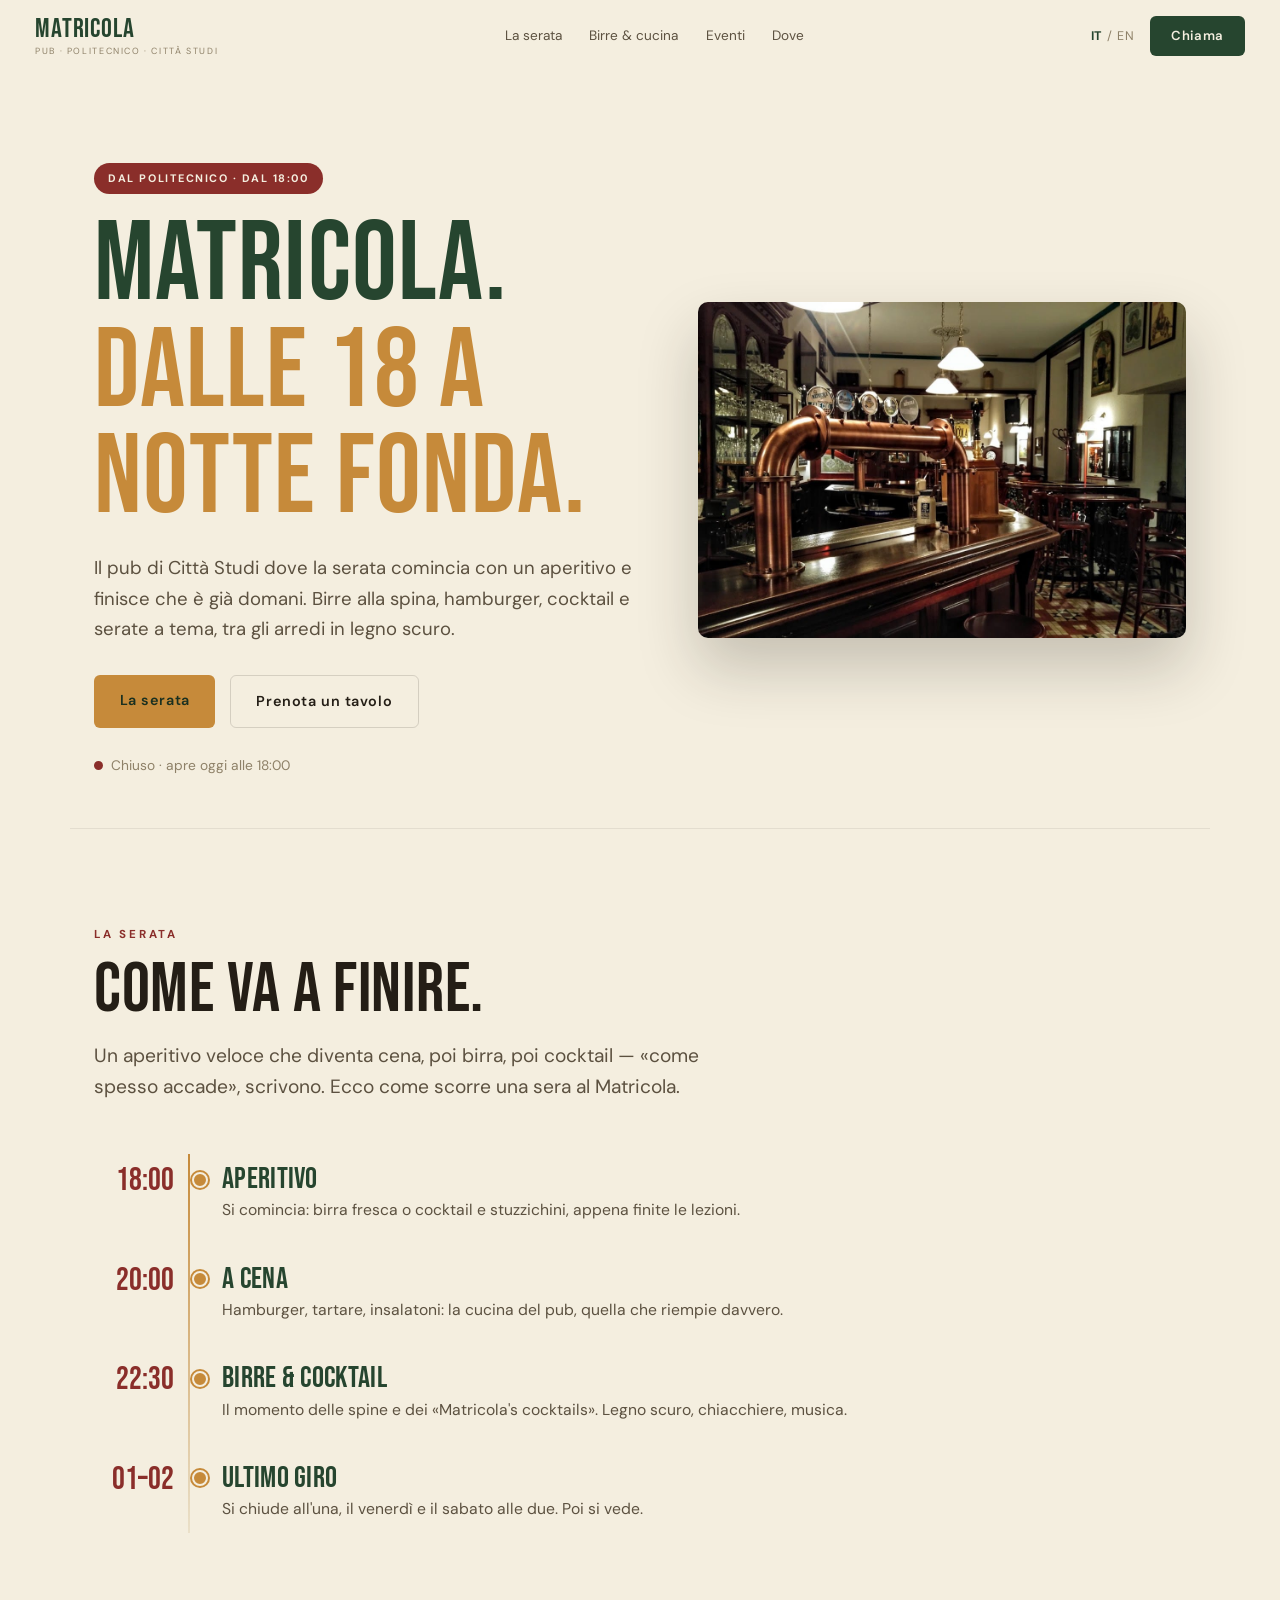
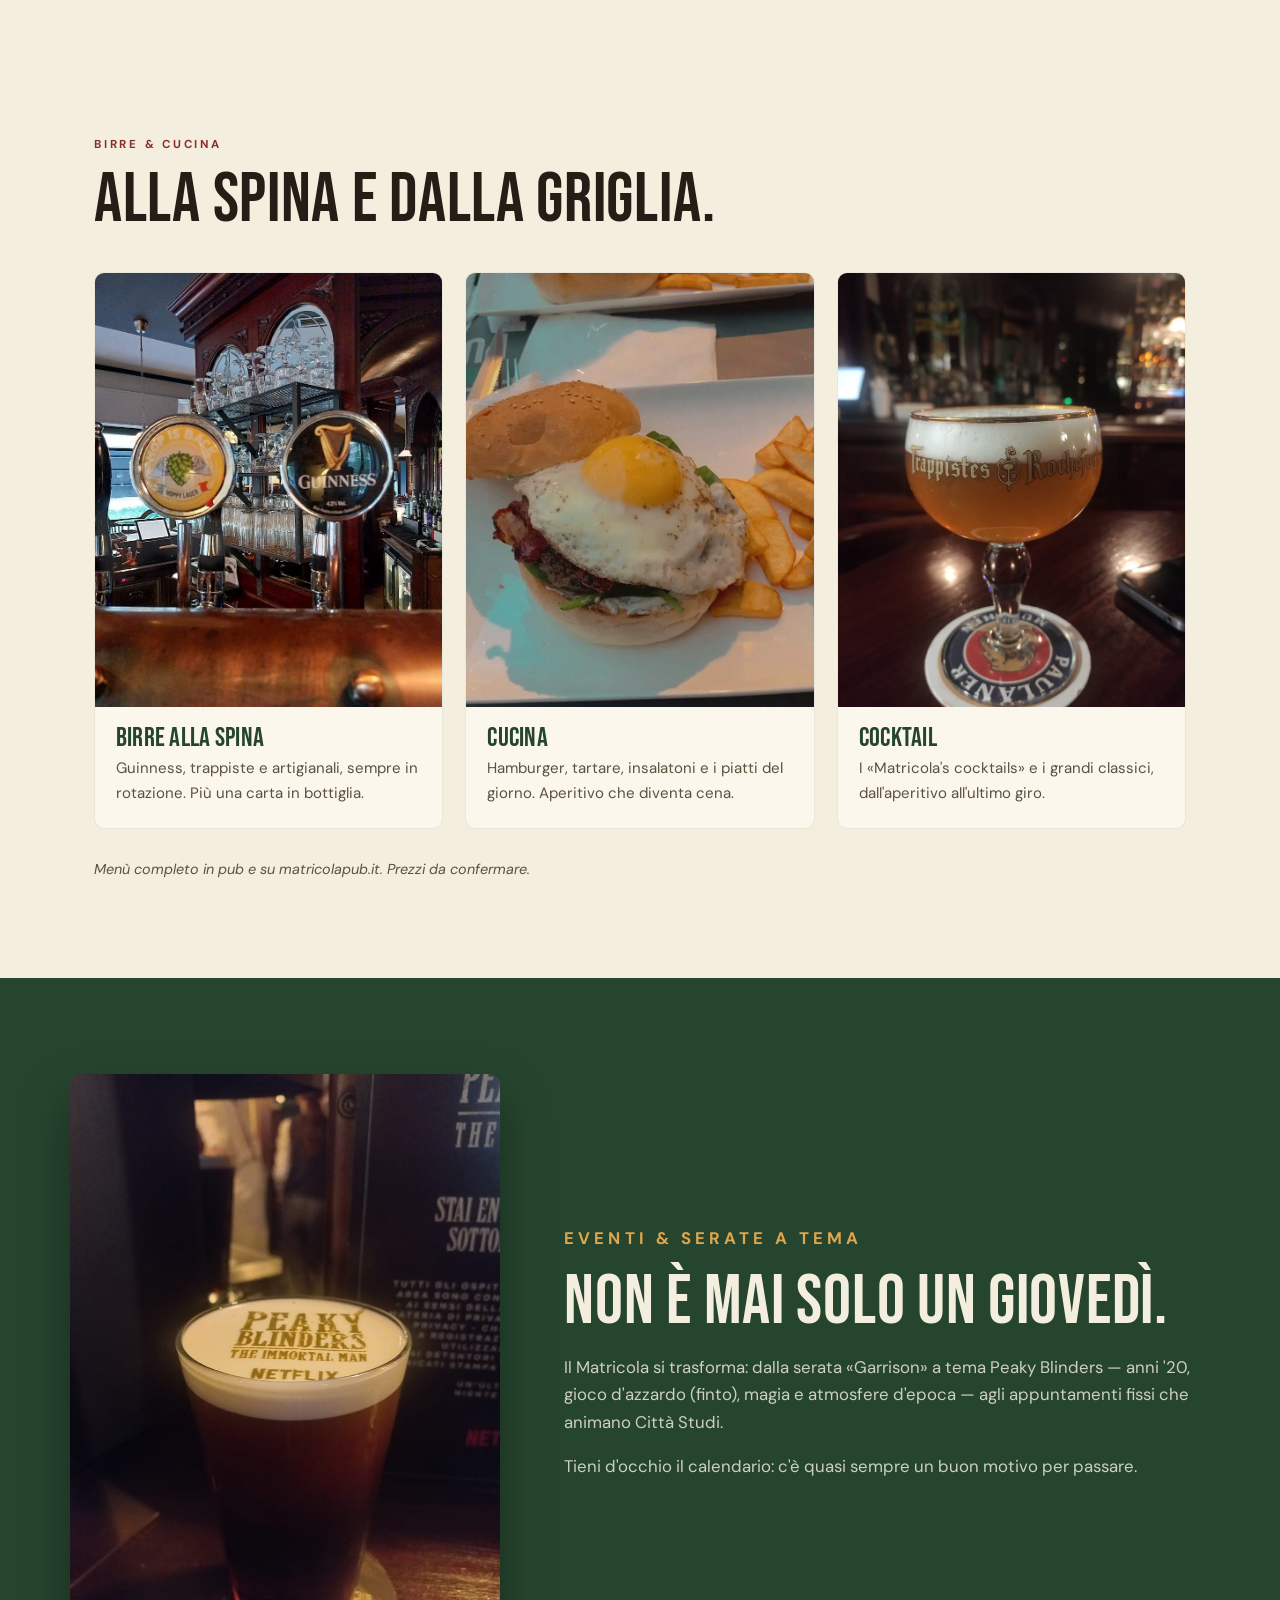
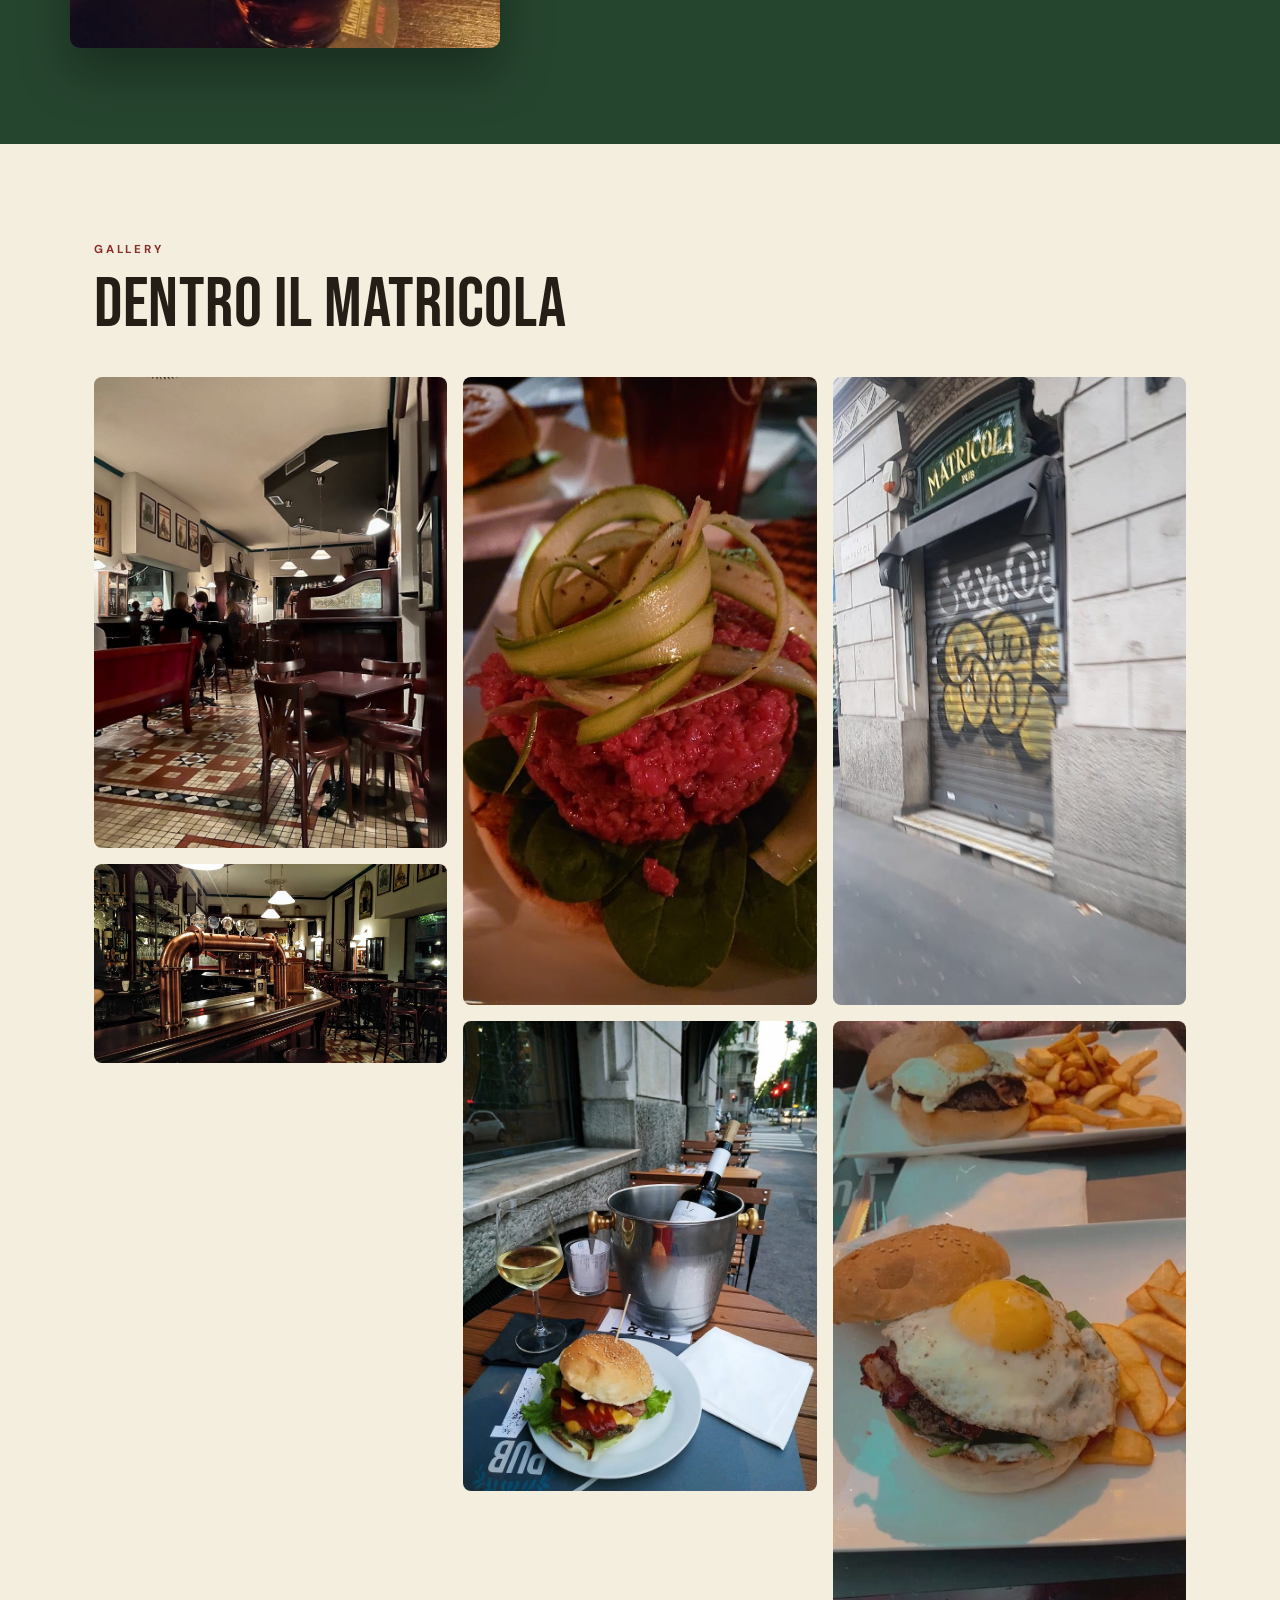
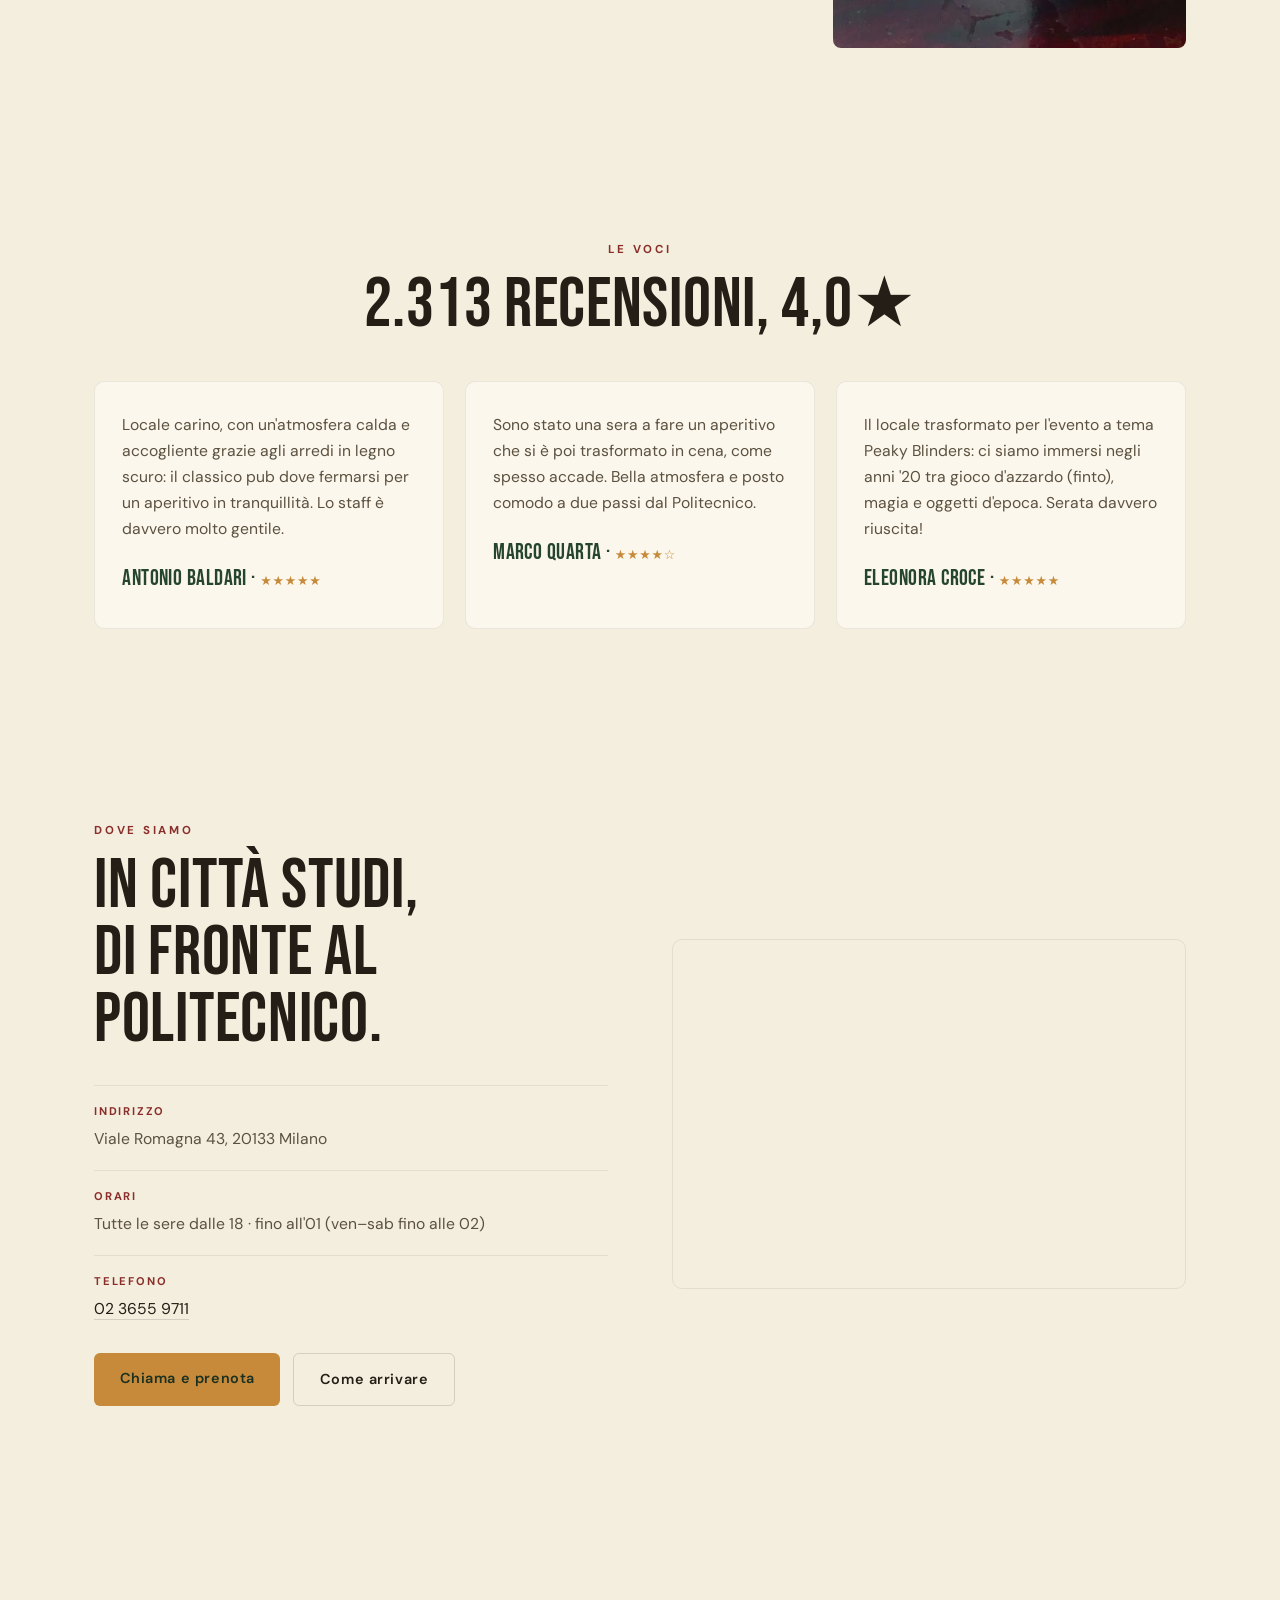
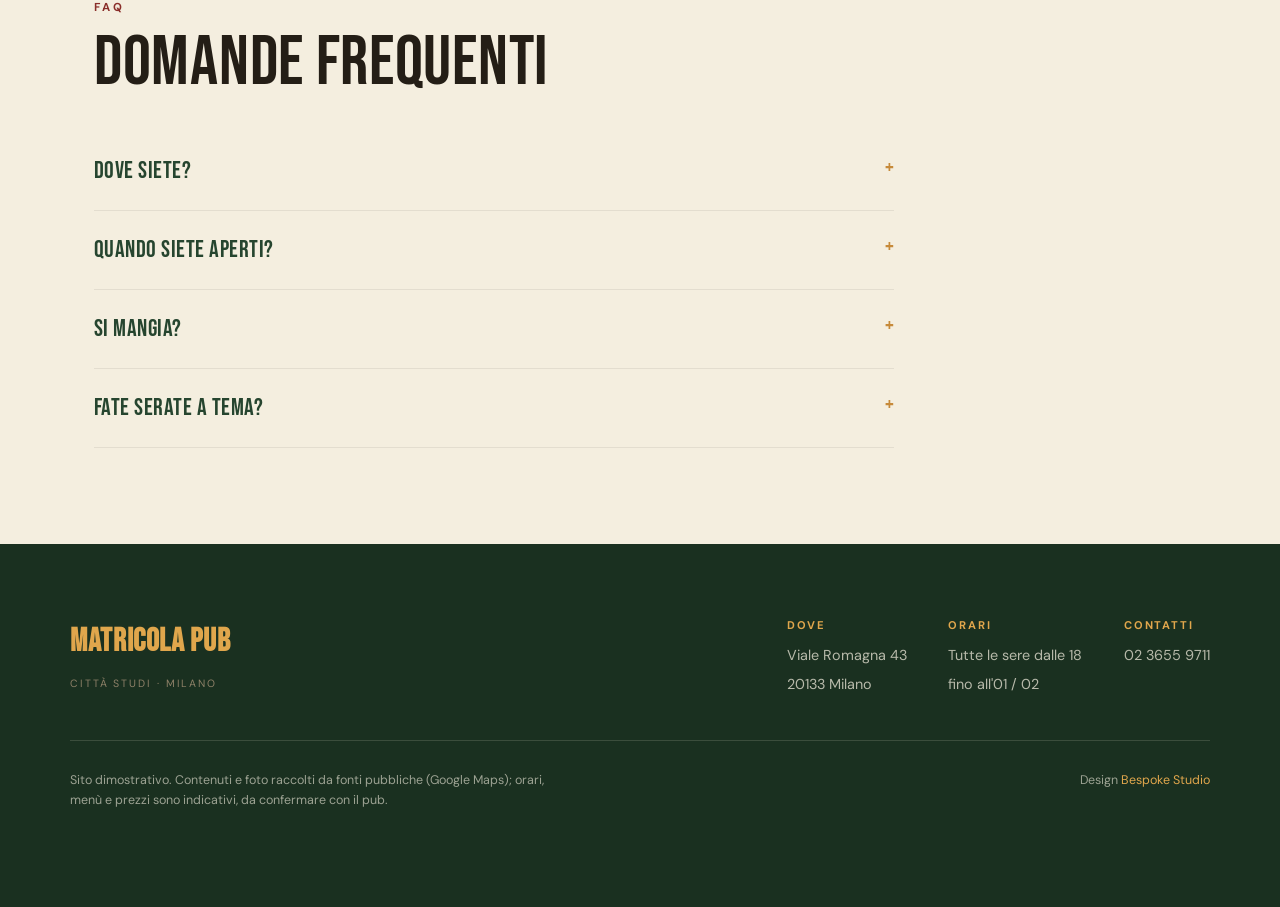
==== index.html @ b790b5a8 "Matricola Pub — sito demo, «la serata» Pub studentesco Città Studi (Viale Romagna 43, 4,0/2313, Poli" ====
<!DOCTYPE html>
<html lang="it">
<head>
<meta charset="UTF-8" />
<meta name="viewport" content="width=device-width, initial-scale=1.0" />
<title>Matricola Pub — il pub del Politecnico, dalle 18 a notte · Milano</title>
<meta name="description" content="Matricola Pub in Viale Romagna 43, Città Studi (Milano). Il pub del Politecnico: aperitivo, cena, birre alla spina, cocktail e serate a tema. Aperti tutte le sere dalle 18." />
<link rel="canonical" href="https://rotenzark.github.io/matricola-pub/" />
<meta name="theme-color" content="#F4EEDF" />
<meta property="og:type" content="business.business" />
<meta property="og:site_name" content="Matricola Pub" />
<meta property="og:title" content="Matricola Pub — dalle 18 a notte fonda · Città Studi" />
<meta property="og:description" content="Il pub del Politecnico: aperitivo, cena, birre alla spina, cocktail e serate a tema. Aperti tutte le sere." />
<meta property="og:image" content="https://rotenzark.github.io/matricola-pub/img/og-image.jpg" />
<meta property="og:url" content="https://rotenzark.github.io/matricola-pub/" />
<meta property="og:locale" content="it_IT" />
<meta name="twitter:card" content="summary_large_image" />
<meta name="twitter:title" content="Matricola Pub — Città Studi, Milano" />
<meta name="twitter:description" content="Aperitivo, cena, birre e serate a tema, dalle 18 a notte fonda." />
<meta name="twitter:image" content="https://rotenzark.github.io/matricola-pub/img/og-image.jpg" />
<link rel="icon" href="img/favicon.svg" type="image/svg+xml" />
<link rel="icon" href="img/favicon-32.png" sizes="32x32" type="image/png" />
<link rel="apple-touch-icon" href="img/apple-touch-icon.png" />
<link rel="preconnect" href="https://fonts.googleapis.com" />
<link rel="preconnect" href="https://fonts.gstatic.com" crossorigin />
<link href="https://fonts.googleapis.com/css2?family=Bebas+Neue&family=DM+Sans:opsz,wght@9..40,400;9..40,500;9..40,600;9..40,700&display=swap" rel="stylesheet" />
<link rel="stylesheet" href="css/styles.css?v=1" />
<script type="application/ld+json">
{
  "@context": "https://schema.org", "@type": "BarOrPub",
  "name": "Matricola Pub",
  "description": "Pub in Città Studi, Milano, di fronte al Politecnico: aperitivo, cena, birre alla spina, cocktail e serate a tema.",
  "url": "https://rotenzark.github.io/matricola-pub/",
  "telephone": "+390236559711", "priceRange": "€€", "servesCuisine": ["Pub food", "Burger"],
  "image": "https://rotenzark.github.io/matricola-pub/img/bar.jpg",
  "address": { "@type": "PostalAddress", "streetAddress": "Viale Romagna 43", "addressLocality": "Milano", "postalCode": "20133", "addressCountry": "IT" },
  "geo": { "@type": "GeoCoordinates", "latitude": 45.4756804, "longitude": 9.2233681 },
  "aggregateRating": { "@type": "AggregateRating", "ratingValue": "4.0", "reviewCount": "2313" },
  "openingHoursSpecification": [
    { "@type": "OpeningHoursSpecification", "dayOfWeek": ["Monday","Tuesday","Wednesday","Thursday","Sunday"], "opens": "18:00", "closes": "01:00" },
    { "@type": "OpeningHoursSpecification", "dayOfWeek": ["Friday","Saturday"], "opens": "18:00", "closes": "02:00" }
  ]
}
</script>
<script type="application/ld+json">
{
  "@context": "https://schema.org", "@type": "FAQPage",
  "mainEntity": [
    { "@type": "Question", "name": "Dove siete?", "acceptedAnswer": { "@type": "Answer", "text": "In Viale Romagna 43, in Città Studi a Milano, vicino al Politecnico." } },
    { "@type": "Question", "name": "Quando siete aperti?", "acceptedAnswer": { "@type": "Answer", "text": "Tutte le sere dalle 18: fino all'01, il venerdì e il sabato fino alle 02." } },
    { "@type": "Question", "name": "Si mangia?", "acceptedAnswer": { "@type": "Answer", "text": "Sì: aperitivo, hamburger, tartare, insalatone e i nostri cocktail, oltre alle birre alla spina." } },
    { "@type": "Question", "name": "Fate serate a tema?", "acceptedAnswer": { "@type": "Answer", "text": "Sì, organizziamo serate ed eventi a tema. Seguici per il calendario." } }
  ]
}
</script>
</head>
<body>

<div id="intro" aria-hidden="true">
  <p class="intro-txt" data-i18n="intro.txt">Matricola</p>
  <button id="intro-skip" data-i18n="intro.skip">Entra →</button>
</div>

<header id="site-header">
  <a href="#top" class="brand" aria-label="Matricola Pub — home">
    <span class="brand-txt"><b>Matricola</b><i data-i18n="brand.sub">Pub · Politecnico · Città Studi</i></span>
  </a>
  <nav class="nav" aria-label="Navigazione">
    <a href="#serata" data-i18n="nav.serata">La serata</a>
    <a href="#cucina" data-i18n="nav.cucina">Birre & cucina</a>
    <a href="#eventi" data-i18n="nav.eventi">Eventi</a>
    <a href="#dove" data-i18n="nav.dove">Dove</a>
  </nav>
  <div class="head-actions">
    <div class="lang" role="group" aria-label="Lingua"><button data-lang="it" class="active">IT</button><span>/</span><button data-lang="en">EN</button></div>
    <a class="btn-book" href="tel:+390236559711"><span data-i18n="cta.call">Chiama</span></a>
    <button id="burger" aria-label="Menu" aria-expanded="false"><span></span><span></span><span></span></button>
  </div>
</header>

<!-- HERO -->
<section id="top">
  <div class="hero-grid">
    <div class="hero-copy reveal">
      <span class="badge" data-i18n="hero.badge">Dal Politecnico · dal 18:00</span>
      <h1><span data-i18n="hero.h1a">Matricola.</span><br><span class="amber" data-i18n="hero.h1b">Dalle 18 a notte fonda.</span></h1>
      <p class="hero-sub" data-i18n="hero.sub">Il pub di Città Studi dove la serata comincia con un aperitivo e finisce che è già domani. Birre alla spina, hamburger, cocktail e serate a tema, tra gli arredi in legno scuro.</p>
      <div class="hero-cta">
        <a class="btn btn-solid" href="#serata" data-i18n="hero.cta1">La serata</a>
        <a class="btn btn-line" href="tel:+390236559711" data-i18n="hero.cta2">Prenota un tavolo</a>
      </div>
      <p class="hero-live"><span id="live-dot"></span><span id="live-text" data-i18n="hero.live">Controllo orari…</span></p>
    </div>
    <figure class="hero-photo reveal"><img src="img/bar.jpg" alt="Il bancone e le spine di Matricola Pub" width="1400" height="788" fetchpriority="high" /></figure>
  </div>
</section>

<!-- LA SERATA · timeline -->
<section id="serata" class="section">
  <div class="serata-head reveal">
    <p class="kicker" data-i18n="serata.kicker">La serata</p>
    <h2 data-i18n="serata.h2">Come va a finire.</h2>
    <p class="lead" data-i18n="serata.lead">Un aperitivo veloce che diventa cena, poi birra, poi cocktail — «come spesso accade», scrivono. Ecco come scorre una sera al Matricola.</p>
  </div>
  <ol class="timeline">
    <li class="reveal"><span class="t-time">18:00</span><div><h3 data-i18n="s.1t">Aperitivo</h3><p data-i18n="s.1p">Si comincia: birra fresca o cocktail e stuzzichini, appena finite le lezioni.</p></div></li>
    <li class="reveal"><span class="t-time">20:00</span><div><h3 data-i18n="s.2t">A cena</h3><p data-i18n="s.2p">Hamburger, tartare, insalatoni: la cucina del pub, quella che riempie davvero.</p></div></li>
    <li class="reveal"><span class="t-time">22:30</span><div><h3 data-i18n="s.3t">Birre & cocktail</h3><p data-i18n="s.3p">Il momento delle spine e dei «Matricola's cocktails». Legno scuro, chiacchiere, musica.</p></div></li>
    <li class="reveal"><span class="t-time">01–02</span><div><h3 data-i18n="s.4t">Ultimo giro</h3><p data-i18n="s.4p">Si chiude all'una, il venerdì e il sabato alle due. Poi si vede.</p></div></li>
  </ol>
</section>

<!-- BIRRE & CUCINA -->
<section id="cucina" class="section">
  <div class="cucina-head reveal">
    <p class="kicker" data-i18n="cucina.kicker">Birre & cucina</p>
    <h2 data-i18n="cucina.h2">Alla spina e dalla griglia.</h2>
  </div>
  <div class="cucina-grid">
    <article class="cc reveal"><figure><img src="img/taps.jpg" alt="Le spine della birra" width="788" height="1050" loading="lazy" /></figure><h3 data-i18n="cc.1t">Birre alla spina</h3><p data-i18n="cc.1p">Guinness, trappiste e artigianali, sempre in rotazione. Più una carta in bottiglia.</p></article>
    <article class="cc reveal"><figure><img src="img/burger.jpg" alt="Hamburger con patatine" width="591" height="1050" loading="lazy" /></figure><h3 data-i18n="cc.2t">Cucina</h3><p data-i18n="cc.2p">Hamburger, tartare, insalatoni e i piatti del giorno. Aperitivo che diventa cena.</p></article>
    <article class="cc reveal"><figure><img src="img/beer.jpg" alt="Un cocktail" width="788" height="1050" loading="lazy" /></figure><h3 data-i18n="cc.3t">Cocktail</h3><p data-i18n="cc.3p">I «Matricola's cocktails» e i grandi classici, dall'aperitivo all'ultimo giro.</p></article>
  </div>
  <p class="cucina-note" data-i18n="cucina.note">Menù completo in pub e su matricolapub.it. Prezzi da confermare.</p>
</section>

<!-- EVENTI -->
<section id="eventi" class="section">
  <div class="eventi-grid">
    <figure class="eventi-photo reveal"><img src="img/peaky.jpg" alt="Serata a tema Peaky Blinders al Matricola" width="788" height="1050" loading="lazy" /></figure>
    <div class="eventi-copy reveal">
      <p class="kicker" data-i18n="eventi.kicker">Eventi & serate a tema</p>
      <h2 data-i18n="eventi.h2">Non è mai solo un giovedì.</h2>
      <p data-i18n="eventi.p1">Il Matricola si trasforma: dalla serata «Garrison» a tema Peaky Blinders — anni '20, gioco d'azzardo (finto), magia e atmosfere d'epoca — agli appuntamenti fissi che animano Città Studi.</p>
      <p data-i18n="eventi.p2">Tieni d'occhio il calendario: c'è quasi sempre un buon motivo per passare.</p>
    </div>
  </div>
</section>

<!-- GALLERY -->
<section id="gallery" class="section">
  <div class="gallery-head reveal"><p class="kicker" data-i18n="gallery.kicker">Gallery</p><h2 data-i18n="gallery.h2">Dentro il Matricola</h2></div>
  <div class="masonry">
    <figure class="g-item" data-full="img/interior.jpg"><img src="img/interior.jpg" alt="La sala con gli arredi in legno scuro" width="788" height="1050" loading="lazy" /></figure>
    <figure class="g-item" data-full="img/bar.jpg"><img src="img/bar.jpg" alt="Il bancone" width="1400" height="788" loading="lazy" /></figure>
    <figure class="g-item" data-full="img/tartare.jpg"><img src="img/tartare.jpg" alt="Tartare" width="591" height="1050" loading="lazy" /></figure>
    <figure class="g-item" data-full="img/dehors.jpg"><img src="img/dehors.jpg" alt="I tavoli all'aperto" width="788" height="1050" loading="lazy" /></figure>
    <figure class="g-item" data-full="img/facade.jpg"><img src="img/facade.jpg" alt="L'insegna Matricola" width="591" height="1050" loading="lazy" /></figure>
    <figure class="g-item" data-full="img/burger.jpg"><img src="img/burger.jpg" alt="Hamburger" width="591" height="1050" loading="lazy" /></figure>
  </div>
</section>

<!-- RECENSIONI -->
<section id="recensioni" class="section">
  <div class="rev-head reveal"><p class="kicker" data-i18n="rev.kicker">Le voci</p><h2 data-i18n="rev.h2">2.313 recensioni, 4,0★</h2></div>
  <div class="rev-grid">
    <blockquote class="rev reveal"><p>Locale carino, con un'atmosfera calda e accogliente grazie agli arredi in legno scuro: il classico pub dove fermarsi per un aperitivo in tranquillità. Lo staff è davvero molto gentile.</p><cite>Antonio Baldari · <span>★★★★★</span></cite></blockquote>
    <blockquote class="rev reveal"><p>Sono stato una sera a fare un aperitivo che si è poi trasformato in cena, come spesso accade. Bella atmosfera e posto comodo a due passi dal Politecnico.</p><cite>Marco Quarta · <span>★★★★☆</span></cite></blockquote>
    <blockquote class="rev reveal"><p>Il locale trasformato per l'evento a tema Peaky Blinders: ci siamo immersi negli anni '20 tra gioco d'azzardo (finto), magia e oggetti d'epoca. Serata davvero riuscita!</p><cite>Eleonora Croce · <span>★★★★★</span></cite></blockquote>
  </div>
</section>

<!-- DOVE -->
<section id="dove" class="section">
  <div class="dove-grid">
    <div class="dove-info reveal">
      <p class="kicker" data-i18n="dove.kicker">Dove siamo</p>
      <h2 data-i18n="dove.h2">In Città Studi,<br>di fronte al Politecnico.</h2>
      <ul class="dove-list">
        <li><b data-i18n="dove.addr">Indirizzo</b> Viale Romagna 43, 20133 Milano</li>
        <li><b data-i18n="dove.hours">Orari</b> <span data-i18n="dove.hoursv">Tutte le sere dalle 18 · fino all'01 (ven–sab fino alle 02)</span></li>
        <li><b data-i18n="dove.phone">Telefono</b> <a href="tel:+390236559711">02 3655 9711</a></li>
      </ul>
      <div class="dove-cta">
        <a class="btn btn-solid" href="tel:+390236559711" data-i18n="dove.call">Chiama e prenota</a>
        <a class="btn btn-line" href="https://www.google.com/maps/dir/?api=1&destination=Matricola+Pub+Viale+Romagna+43+Milano" target="_blank" rel="noopener" data-i18n="dove.route">Come arrivare</a>
      </div>
    </div>
    <div class="dove-map reveal"><iframe title="Mappa Matricola Pub" src="https://www.google.com/maps?q=Matricola+Pub+Viale+Romagna+43+Milano&output=embed" loading="lazy" referrerpolicy="no-referrer-when-downgrade"></iframe></div>
  </div>
</section>

<!-- FAQ -->
<section id="faq" class="section">
  <div class="faq-head reveal"><p class="kicker">FAQ</p><h2 data-i18n="faq.h2">Domande frequenti</h2></div>
  <div class="faq-list reveal">
    <details><summary data-i18n="faq.q1">Dove siete?</summary><p data-i18n="faq.a1">In Viale Romagna 43, in Città Studi, vicino al Politecnico.</p></details>
    <details><summary data-i18n="faq.q2">Quando siete aperti?</summary><p data-i18n="faq.a2">Tutte le sere dalle 18: fino all'01, il venerdì e il sabato fino alle 02.</p></details>
    <details><summary data-i18n="faq.q3">Si mangia?</summary><p data-i18n="faq.a3">Sì: aperitivo, hamburger, tartare, insalatoni e i nostri cocktail, oltre alle birre alla spina.</p></details>
    <details><summary data-i18n="faq.q4">Fate serate a tema?</summary><p data-i18n="faq.a4">Sì, organizziamo serate ed eventi a tema. Chiama per il calendario.</p></details>
  </div>
</section>

<footer id="site-footer">
  <div class="foot-main">
    <div class="foot-brand"><b>Matricola Pub</b><i data-i18n="foot.sub">Città Studi · Milano</i></div>
    <div class="foot-cols">
      <div><b data-i18n="foot.where">Dove</b><span>Viale Romagna 43</span><span>20133 Milano</span></div>
      <div><b data-i18n="foot.hours">Orari</b><span data-i18n="foot.hoursv">Tutte le sere dalle 18</span><span>fino all'01 / 02</span></div>
      <div><b data-i18n="foot.contact">Contatti</b><a href="tel:+390236559711">02 3655 9711</a></div>
    </div>
  </div>
  <div class="foot-bottom">
    <p data-i18n="foot.disclaimer">Sito dimostrativo. Contenuti e foto raccolti da fonti pubbliche (Google Maps); orari, menù e prezzi sono indicativi, da confermare con il pub.</p>
    <p class="foot-credit">Design <a href="https://bespokestud.io" target="_blank" rel="noopener">Bespoke Studio</a></p>
  </div>
</footer>

<nav class="action-bar" aria-label="Azioni rapide">
  <a href="tel:+390236559711"><span data-i18n="ab.call">Chiama</span></a>
  <a href="https://www.google.com/maps/dir/?api=1&destination=Matricola+Pub+Viale+Romagna+43+Milano" target="_blank" rel="noopener"><span data-i18n="ab.route">Indicazioni</span></a>
</nav>

<div id="lightbox" aria-hidden="true"><button id="lb-close" aria-label="Chiudi">✕</button><img id="lb-img" src="" alt="" /></div>
<script src="js/main.js?v=1"></script>
</body>
</html>
---- css/styles.css ----
/* ===== MATRICOLA PUB · la serata ===== */
:root{
  --cream:#F4EEDF; --paper:#FBF7EC; --paper-2:#EAE0C9;
  --ink:#241E16; --ink-soft:#5C5140; --ink-faint:#8E8168;
  --green:#26452F; --green-deep:#1A3020; --brass:#C68A3A; --brass-2:#E0A64C; --oxblood:#8A2E2A;
  --line:rgba(36,30,22,.15); --line-2:rgba(36,30,22,.08);
  --disp:'Bebas Neue',Impact,sans-serif; --sans:'DM Sans',system-ui,sans-serif;
  --maxw:1140px;
}
*{box-sizing:border-box;margin:0;padding:0}
html{scroll-behavior:smooth;overflow-x:clip}
body{font-family:var(--sans);background:var(--cream);color:var(--ink);line-height:1.65;-webkit-font-smoothing:antialiased;overflow-x:hidden}
img{max-width:100%;height:auto;display:block}
a{color:inherit;text-decoration:none}
h1,h2,h3{font-family:var(--disp);font-weight:400;line-height:.95;letter-spacing:.01em}
.section{max-width:var(--maxw);margin:0 auto;padding:clamp(3.4rem,8vw,6rem) 1.5rem;position:relative;overflow-x:clip}
.kicker{font-family:var(--sans);letter-spacing:.24em;text-transform:uppercase;font-size:.72rem;color:var(--oxblood);font-weight:700;margin-bottom:.8rem}
h2{font-size:clamp(2.4rem,6vw,4.4rem)}
.lead{color:var(--ink-soft);font-size:clamp(1.02rem,2vw,1.2rem);max-width:48ch;margin-top:1rem}
.reveal{opacity:0;transform:translateY(22px);transition:opacity .8s ease,transform .8s ease}
.reveal.in{opacity:1;transform:none}

/* INTRO */
#intro{position:fixed;inset:0;z-index:2000;background:var(--green-deep);display:flex;flex-direction:column;align-items:center;justify-content:center;gap:1.1rem;transition:opacity .7s ease,visibility .7s}
#intro.done{opacity:0;visibility:hidden}
.intro-txt{font-family:var(--disp);font-size:clamp(3rem,12vw,6rem);color:var(--brass-2);letter-spacing:.02em;opacity:0;animation:fadeUp .9s ease .2s forwards}
#intro-skip{background:none;border:1px solid rgba(244,238,223,.3);color:var(--cream);font-family:var(--sans);padding:.5rem 1.3rem;border-radius:40px;cursor:pointer;letter-spacing:.06em;opacity:0;animation:fadeUp .6s ease .8s forwards}
#intro-skip:hover{border-color:var(--brass-2);color:var(--brass-2)}
@keyframes fadeUp{from{opacity:0;transform:translateY(10px)}to{opacity:1;transform:none}}

/* HEADER */
#site-header{position:fixed;top:0;left:0;right:0;z-index:1000;display:flex;align-items:center;justify-content:space-between;padding:1rem clamp(1rem,3vw,2.2rem);transition:background .35s,padding .35s,box-shadow .35s}
#site-header.scrolled{background:rgba(244,238,223,.93);backdrop-filter:blur(10px);padding:.6rem clamp(1rem,3vw,2.2rem);box-shadow:0 1px 0 var(--line-2)}
.brand-txt{display:flex;flex-direction:column;line-height:1}
.brand-txt b{font-family:var(--disp);font-weight:400;font-size:1.7rem;letter-spacing:.03em;color:var(--green)}
.brand-txt i{font-style:normal;font-size:.56rem;letter-spacing:.18em;text-transform:uppercase;color:var(--ink-faint);margin-top:.25rem;font-family:var(--sans)}
.nav{display:flex;gap:1.7rem}
.nav a{font-size:.85rem;color:var(--ink-soft);position:relative;padding:.2rem 0}
.nav a::after{content:"";position:absolute;left:0;bottom:-2px;width:0;height:2px;background:var(--brass);transition:width .3s}
.nav a:hover{color:var(--ink)}.nav a:hover::after{width:100%}
.head-actions{display:flex;align-items:center;gap:1rem}
.lang{display:flex;align-items:center;gap:.3rem;font-size:.78rem;color:var(--ink-faint)}
.lang button{background:none;border:none;color:var(--ink-faint);cursor:pointer;font-family:var(--sans);font-size:.78rem;letter-spacing:.06em}
.lang button.active{color:var(--green);font-weight:700}
.btn-book{background:var(--green);color:var(--cream);padding:.55rem 1.3rem;border-radius:6px;font-size:.82rem;letter-spacing:.05em;font-weight:600;transition:.25s}
.btn-book:hover{background:var(--green-deep)}
#burger{display:none;flex-direction:column;gap:5px;background:none;border:none;cursor:pointer;padding:6px}
#burger span{width:24px;height:2px;background:var(--ink);transition:.3s}

/* HERO */
#top{max-width:var(--maxw);margin:0 auto;padding:7rem 1.5rem 0;min-height:92svh;display:flex;align-items:center}
.hero-grid{display:grid;grid-template-columns:1.05fr .95fr;gap:clamp(2rem,5vw,4rem);align-items:center;width:100%}
.badge{display:inline-block;background:var(--oxblood);color:var(--cream);font-size:.68rem;letter-spacing:.14em;text-transform:uppercase;font-weight:700;padding:.4rem .9rem;border-radius:40px;margin-bottom:1.2rem}
#top h1{font-size:clamp(3.4rem,9vw,7rem);color:var(--green)}
#top h1 .amber{color:var(--brass)}
.hero-sub{color:var(--ink-soft);max-width:46ch;margin-top:1.3rem;font-size:clamp(1rem,1.9vw,1.16rem)}
.hero-cta{display:flex;gap:.9rem;margin-top:1.9rem;flex-wrap:wrap}
.btn{display:inline-block;padding:.85rem 1.6rem;border-radius:6px;font-size:.9rem;letter-spacing:.04em;font-weight:600;transition:.28s;cursor:pointer}
.btn-solid{background:var(--brass);color:var(--green-deep)}
.btn-solid:hover{background:var(--brass-2);transform:translateY(-2px)}
.btn-line{border:1.5px solid var(--line);color:var(--ink)}
.btn-line:hover{border-color:var(--green);color:var(--green)}
.hero-live{display:flex;align-items:center;gap:.5rem;margin-top:1.6rem;font-size:.86rem;color:var(--ink-faint)}
#live-dot{width:9px;height:9px;border-radius:50%;background:var(--ink-faint)}
#live-dot.open{background:#6a9d6f;box-shadow:0 0 0 4px rgba(106,157,111,.2)}
#live-dot.closed{background:var(--oxblood)}
.hero-photo{border-radius:10px;overflow:hidden;box-shadow:0 30px 60px rgba(36,30,22,.22)}
.hero-photo img{width:100%;aspect-ratio:16/11;object-fit:cover}

/* LA SERATA · timeline */
#serata{border-top:1px solid var(--line-2)}
.serata-head{max-width:60ch}
.timeline{list-style:none;margin-top:2.6rem;max-width:820px;position:relative}
.timeline::before{content:"";position:absolute;left:calc(80px + .9rem);top:.6rem;bottom:.6rem;width:2px;background:linear-gradient(var(--brass),var(--paper-2))}
.timeline li{display:flex;gap:1.6rem;align-items:flex-start;padding:1.3rem 0;position:relative}
.t-time{font-family:var(--disp);font-size:2rem;color:var(--oxblood);width:80px;flex-shrink:0;text-align:right;line-height:1}
.timeline li>div{position:relative;padding-left:1.4rem}
.timeline li>div::before{content:"";position:absolute;left:-.5rem;top:.4rem;width:12px;height:12px;border-radius:50%;background:var(--brass);border:2px solid var(--cream);box-shadow:0 0 0 2px var(--brass)}
.timeline h3{font-size:1.9rem;color:var(--green);margin-bottom:.2rem}
.timeline p{color:var(--ink-soft);font-size:.98rem}

/* BIRRE & CUCINA */
.cucina-grid{display:grid;grid-template-columns:repeat(3,1fr);gap:1.4rem;margin-top:2.4rem}
.cc{background:var(--paper);border:1px solid var(--line-2);border-radius:10px;overflow:hidden}
.cc figure{aspect-ratio:4/5;overflow:hidden}
.cc figure img{width:100%;height:100%;object-fit:cover;transition:.5s}
.cc:hover figure img{transform:scale(1.05)}
.cc h3{font-size:1.7rem;color:var(--green);padding:1.2rem 1.3rem .3rem}
.cc p{color:var(--ink-soft);font-size:.94rem;padding:0 1.3rem 1.4rem}
.cucina-note{margin-top:1.8rem;color:var(--ink-soft);font-size:.9rem;font-style:italic}

/* EVENTI */
#eventi{background:var(--green);color:var(--cream);max-width:none;border-radius:0}
#eventi .eventi-grid{max-width:var(--maxw);margin:0 auto;display:grid;grid-template-columns:.8fr 1.2fr;gap:clamp(2rem,5vw,4rem);align-items:center}
.eventi-photo{border-radius:10px;overflow:hidden;box-shadow:0 24px 50px rgba(0,0,0,.35)}
.eventi-photo img{width:100%;aspect-ratio:3/4;object-fit:cover}
.eventi-copy .kicker{color:var(--brass-2)}
.eventi-copy h2{color:var(--cream);margin:.3rem 0 1.1rem}
.eventi-copy p{color:rgba(244,238,223,.82);margin-bottom:1rem;font-size:1.05rem}

/* GALLERY */
.masonry{columns:3;column-gap:1rem;margin-top:2.4rem}
.g-item{break-inside:avoid;margin-bottom:1rem;border-radius:8px;overflow:hidden;cursor:pointer;position:relative;background:var(--paper-2)}
.g-item img{width:100%;transition:.5s}
.g-item:hover img{transform:scale(1.05)}

/* RECENSIONI */
.rev-head{text-align:center}.rev-head .kicker{color:var(--oxblood)}
.rev-grid{display:grid;grid-template-columns:repeat(auto-fit,minmax(270px,1fr));gap:1.3rem;margin-top:2.6rem}
.rev{background:var(--paper);border:1px solid var(--line-2);border-radius:10px;padding:1.9rem 1.7rem}
.rev p{color:var(--ink-soft);font-size:.98rem}
.rev cite{display:block;margin-top:1.2rem;font-style:normal;font-family:var(--disp);font-size:1.4rem;letter-spacing:.02em;color:var(--green)}
.rev cite span{color:var(--brass);font-family:var(--sans);letter-spacing:.06em;font-size:.8rem}

/* DOVE */
.dove-grid{display:grid;grid-template-columns:1fr 1fr;gap:clamp(2rem,5vw,4rem);align-items:center}
.dove-info h2{margin-top:.3rem}
.dove-list{list-style:none;margin:2rem 0;display:flex;flex-direction:column;gap:1.1rem}
.dove-list li{border-top:1px solid var(--line-2);padding-top:1rem;font-size:.98rem;color:var(--ink-soft)}
.dove-list b{display:block;font-size:.7rem;letter-spacing:.16em;text-transform:uppercase;color:var(--oxblood);font-weight:700;margin-bottom:.35rem;font-family:var(--sans)}
.dove-list a{color:var(--ink);border-bottom:1px solid var(--line)}
.dove-cta{display:flex;gap:.8rem;flex-wrap:wrap}
.dove-map{border-radius:10px;overflow:hidden;min-height:340px;border:1px solid var(--line-2)}
.dove-map iframe{width:100%;height:100%;min-height:340px;border:0;filter:sepia(.12)}

/* FAQ */
.faq-list{margin-top:2.2rem;max-width:800px}
.faq-list details{border-bottom:1px solid var(--line-2);padding:1.2rem 0}
.faq-list summary{font-family:var(--disp);font-size:1.5rem;letter-spacing:.02em;cursor:pointer;list-style:none;display:flex;justify-content:space-between;gap:1rem;color:var(--green)}
.faq-list summary::-webkit-details-marker{display:none}
.faq-list summary::after{content:"+";color:var(--brass);font-size:1.4rem;transition:.3s}
.faq-list details[open] summary::after{transform:rotate(45deg)}
.faq-list p{color:var(--ink-soft);margin-top:.6rem}

/* FOOTER */
#site-footer{background:var(--green-deep);color:var(--cream);padding:clamp(3rem,6vw,4.5rem) 1.5rem 6rem}
.foot-main{max-width:var(--maxw);margin:0 auto;display:flex;justify-content:space-between;gap:2.5rem;flex-wrap:wrap}
.foot-brand b{font-family:var(--disp);font-size:2rem;letter-spacing:.02em;display:block;color:var(--brass-2)}
.foot-brand i{font-style:normal;font-size:.66rem;letter-spacing:.18em;text-transform:uppercase;color:var(--ink-faint)}
.foot-cols{display:flex;gap:2.6rem;flex-wrap:wrap}
.foot-cols b{font-size:.7rem;letter-spacing:.16em;text-transform:uppercase;color:var(--brass-2);margin-bottom:.6rem;display:block;font-weight:700}
.foot-cols a,.foot-cols span{display:block;color:rgba(244,238,223,.72);font-size:.9rem;margin-bottom:.3rem}
.foot-cols a:hover{color:#fff}
.foot-bottom{max-width:var(--maxw);margin:2.4rem auto 0;padding-top:1.8rem;border-top:1px solid rgba(244,238,223,.15);display:flex;justify-content:space-between;gap:1.5rem;flex-wrap:wrap}
.foot-bottom p{font-size:.78rem;color:rgba(244,238,223,.6);max-width:60ch}
.foot-credit a{color:var(--brass-2)}

/* ACTION BAR */
.action-bar{display:none;position:fixed;bottom:0;left:0;right:0;z-index:900;background:rgba(26,48,32,.97);backdrop-filter:blur(8px)}
.action-bar a{flex:1;text-align:center;padding:.95rem;font-size:.85rem;color:var(--cream);border-right:1px solid rgba(244,238,223,.15)}
.action-bar a:last-child{border-right:none}
.action-bar a:first-child{color:var(--brass-2);font-weight:600}

/* LIGHTBOX */
#lightbox{position:fixed;inset:0;z-index:2100;background:rgba(20,16,10,.93);display:flex;align-items:center;justify-content:center;opacity:0;visibility:hidden;transition:.3s;padding:2rem}
#lightbox.open{opacity:1;visibility:visible}
#lightbox img{max-width:92vw;max-height:88vh;border-radius:8px}
#lb-close{position:absolute;top:1.4rem;right:1.6rem;background:none;border:none;color:#fff;font-size:1.8rem;cursor:pointer}

/* RESPONSIVE */
@media(max-width:900px){
  .nav{display:none}#burger{display:flex}
  #top{min-height:auto;padding-top:6.5rem}
  .hero-grid,.dove-grid{grid-template-columns:1fr}
  #eventi .eventi-grid{grid-template-columns:1fr}.eventi-photo{max-width:320px}
  .cucina-grid{grid-template-columns:1fr}
  .masonry{columns:2}
  .btn-book{display:none}.action-bar{display:flex}
  #site-footer{padding-bottom:5.5rem}
  .nav.open{display:flex;position:fixed;inset:0;background:rgba(38,69,47,.98);flex-direction:column;justify-content:center;align-items:center;gap:2rem;z-index:999}
  .nav.open a{font-family:var(--disp);font-size:2rem;color:var(--cream)}
}
@media(max-width:560px){.masonry{columns:1}.foot-bottom{flex-direction:column}.t-time{font-size:1.5rem;width:60px}.timeline::before{left:calc(60px + .9rem)}}
@media(prefers-reduced-motion:reduce){html{scroll-behavior:auto}*,*::before,*::after{animation-duration:.001ms!important;animation-iteration-count:1!important;transition-duration:.001ms!important}.reveal{opacity:1!important;transform:none!important}#intro{display:none}}
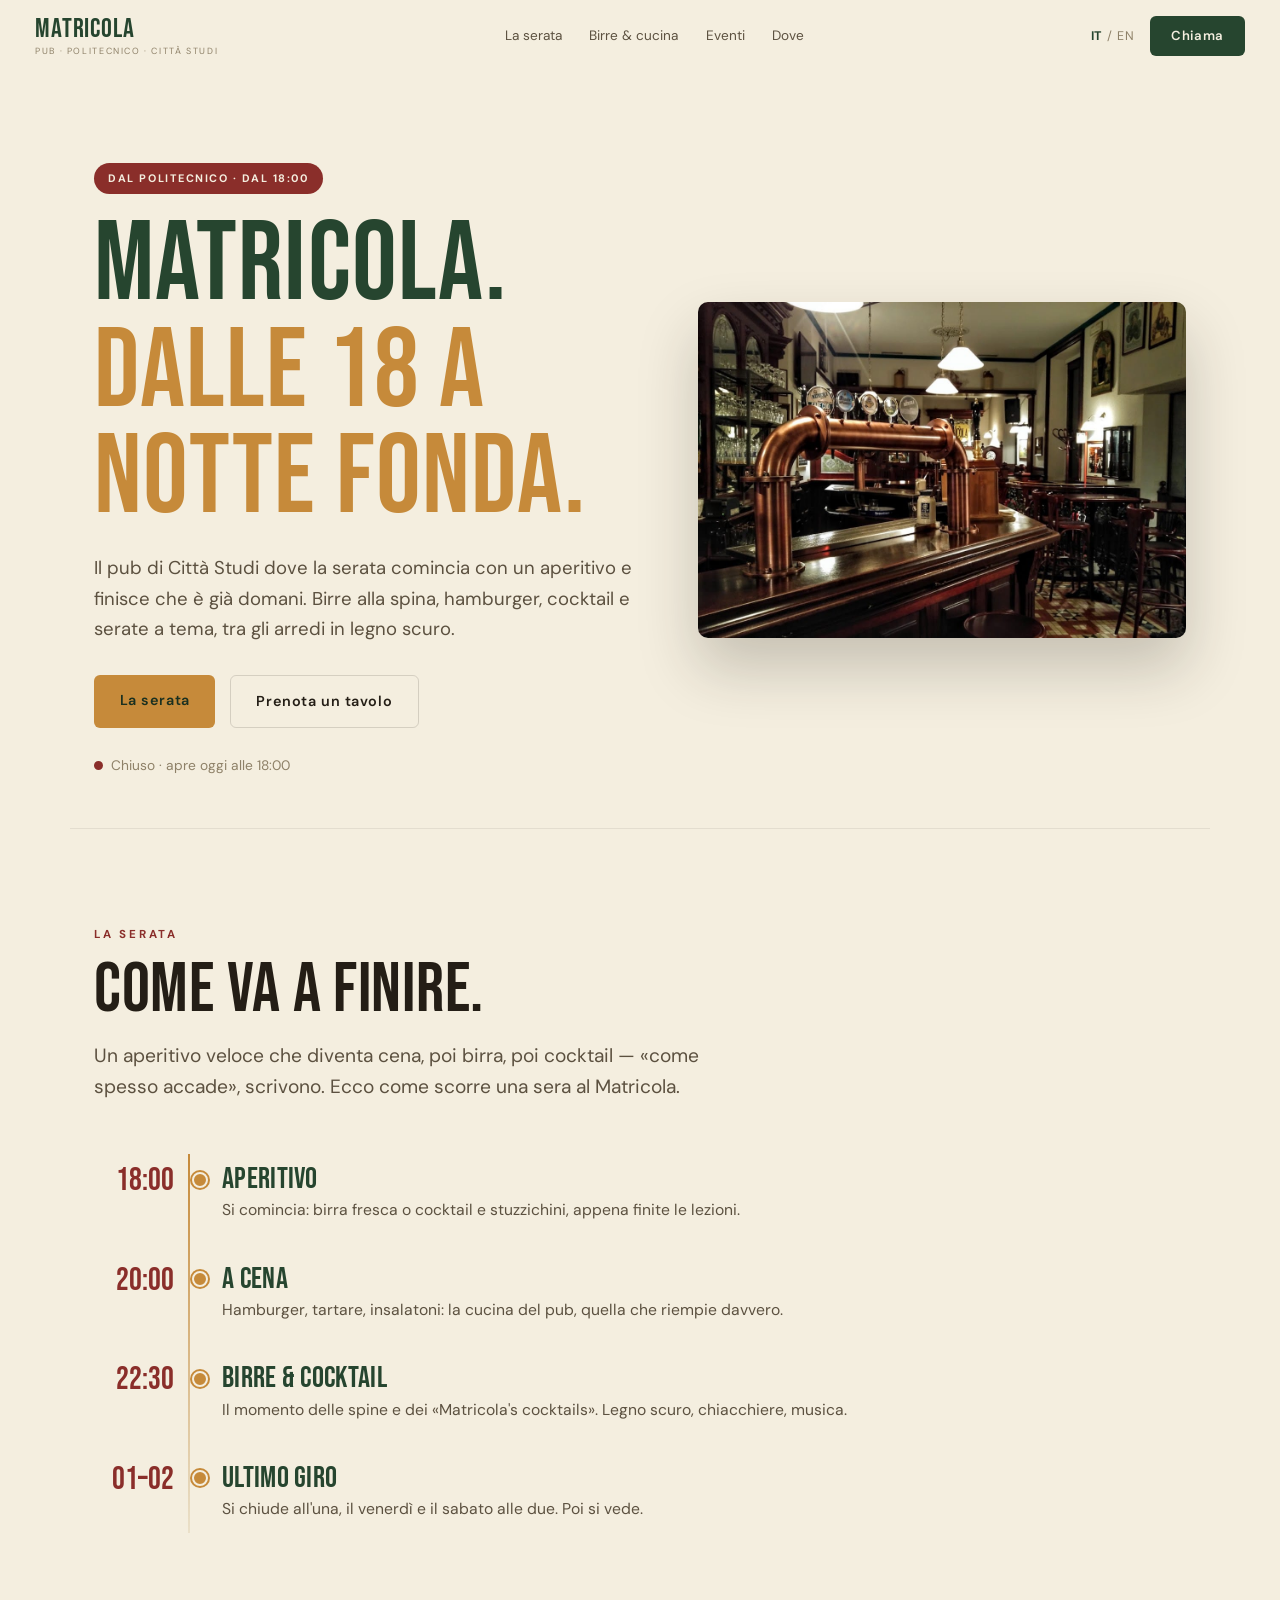
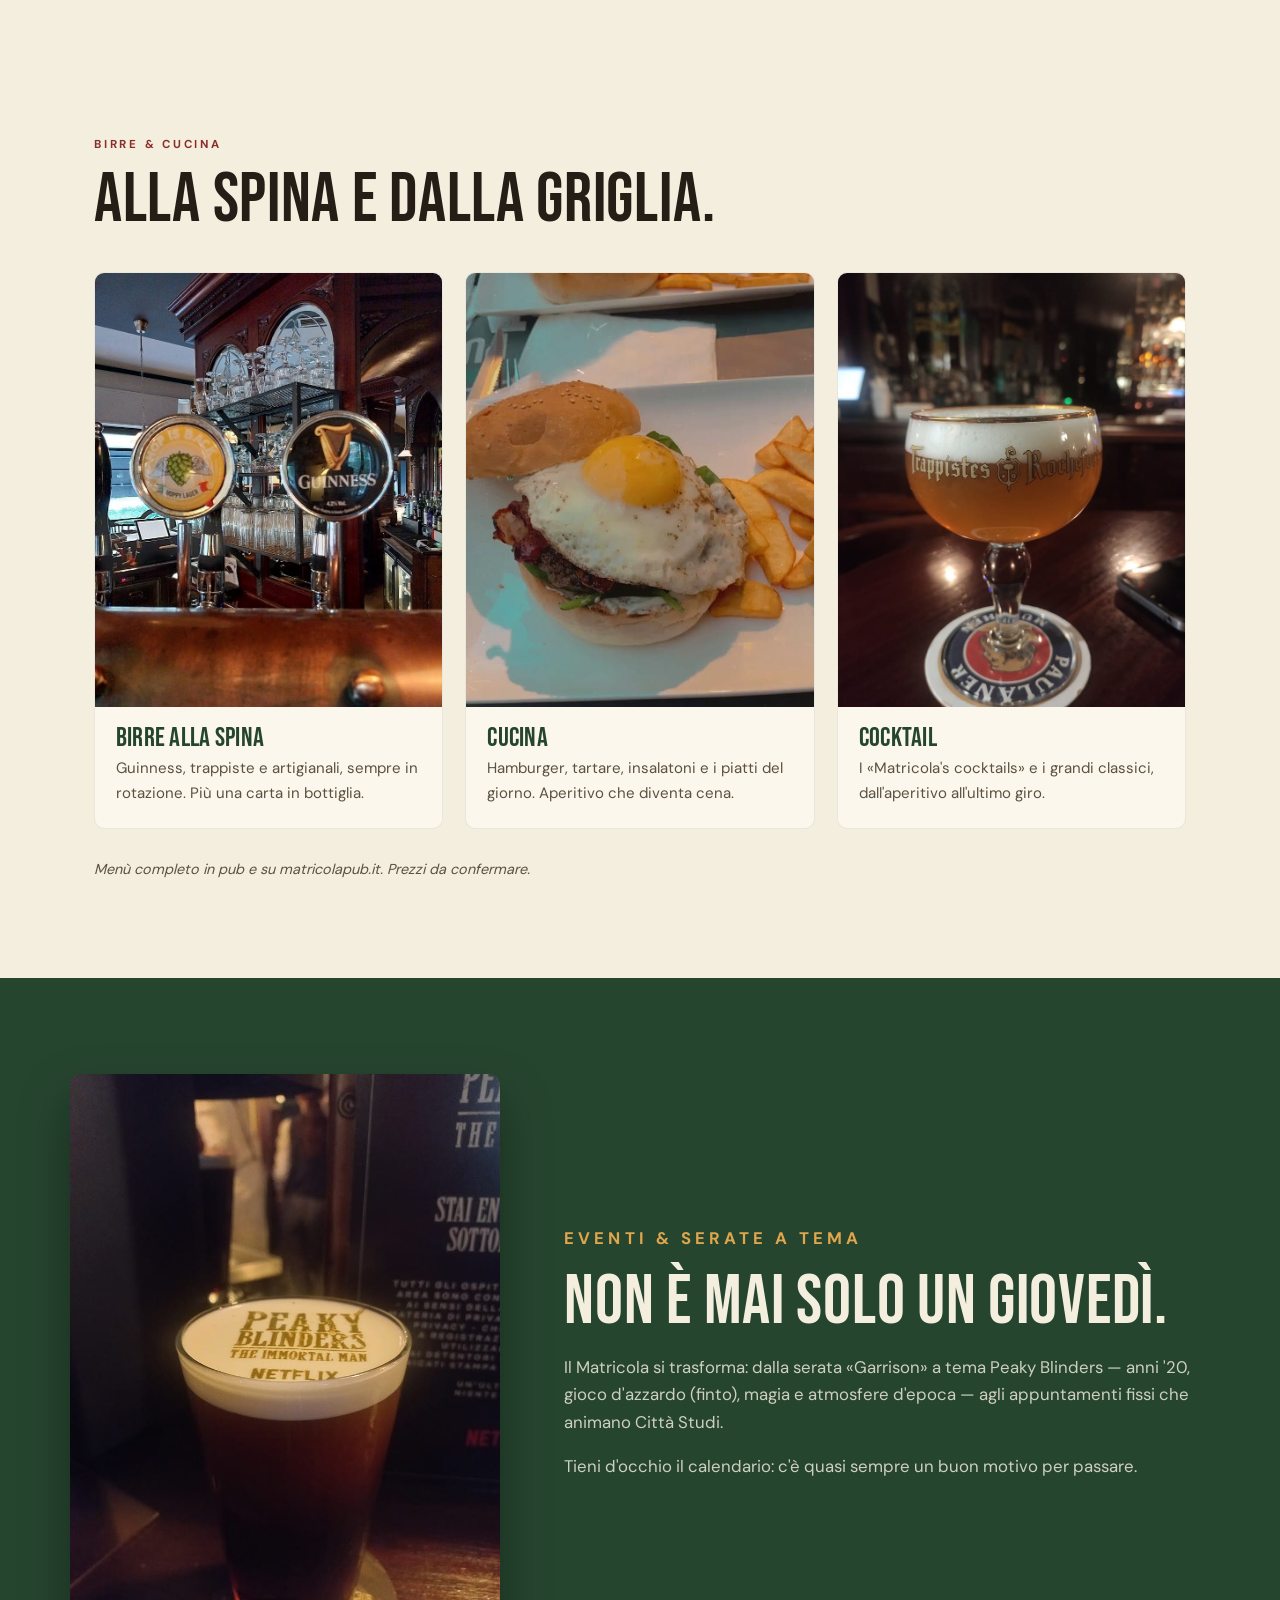
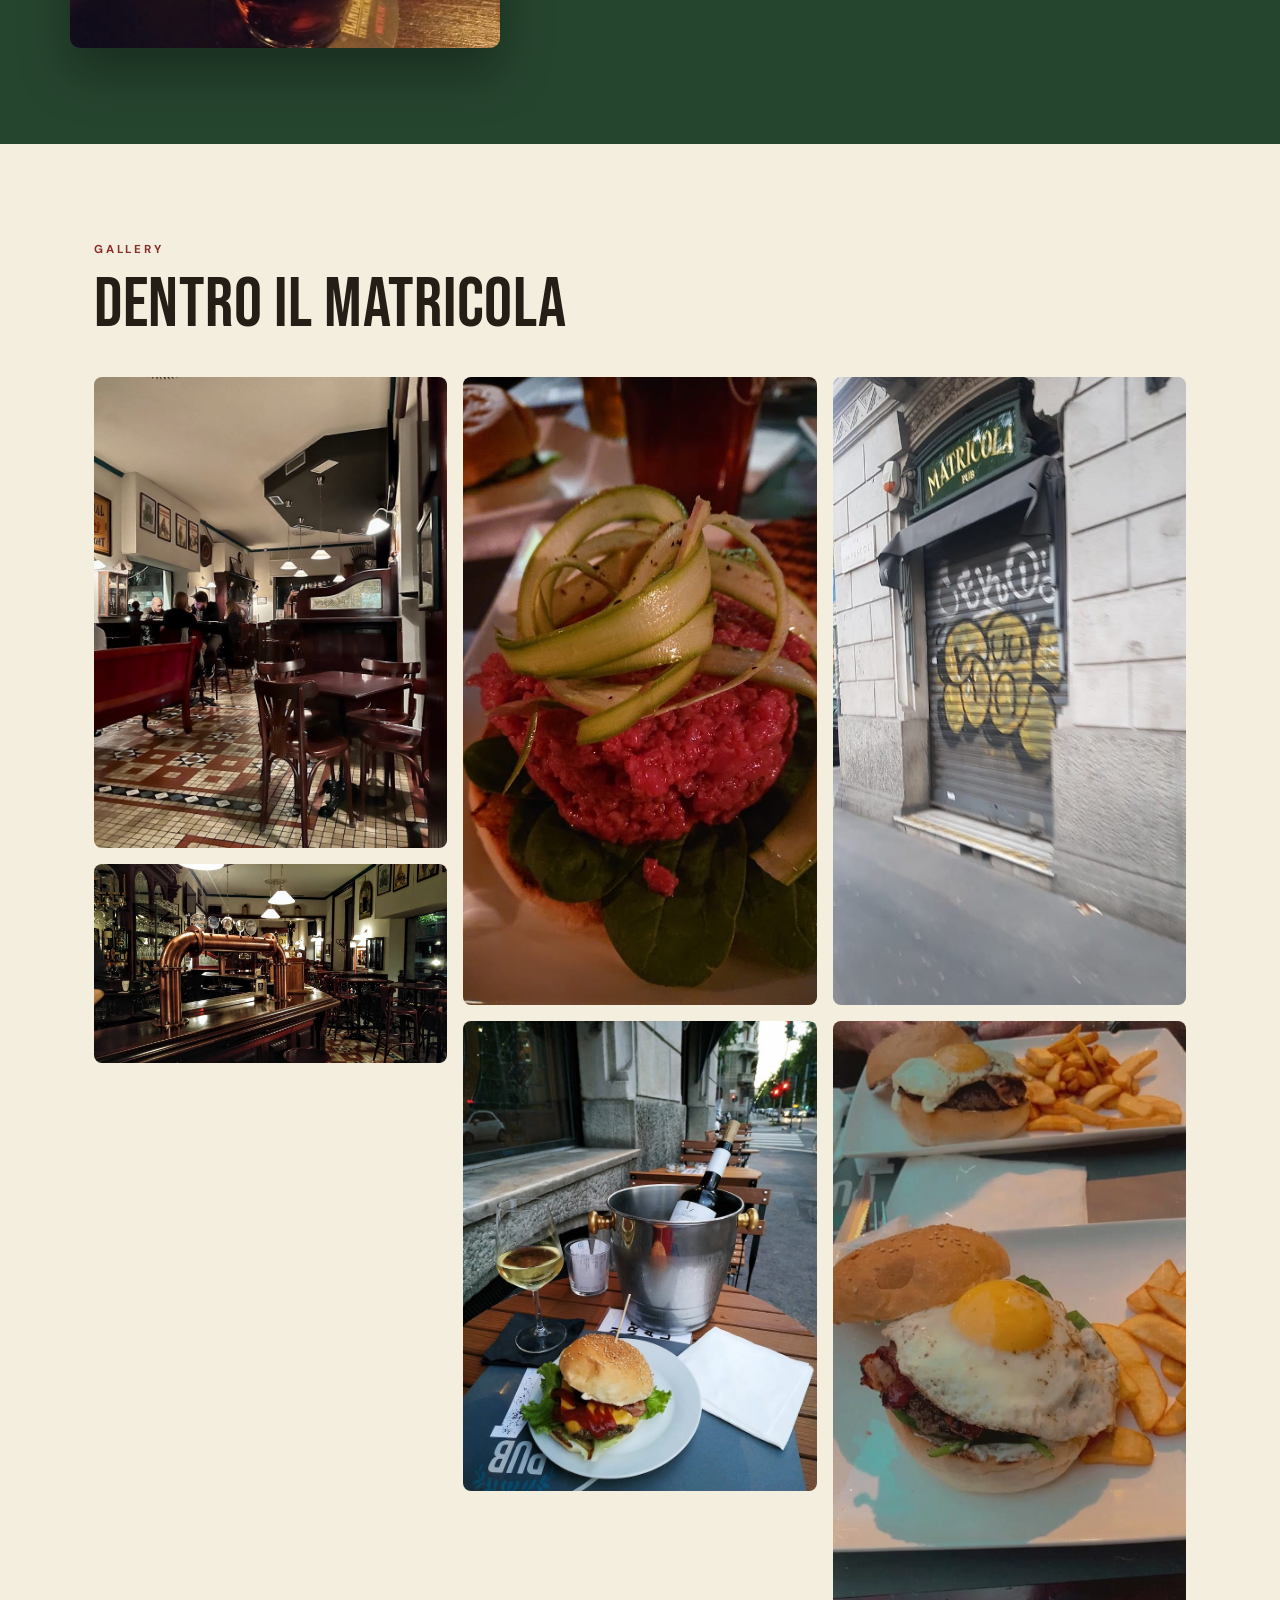
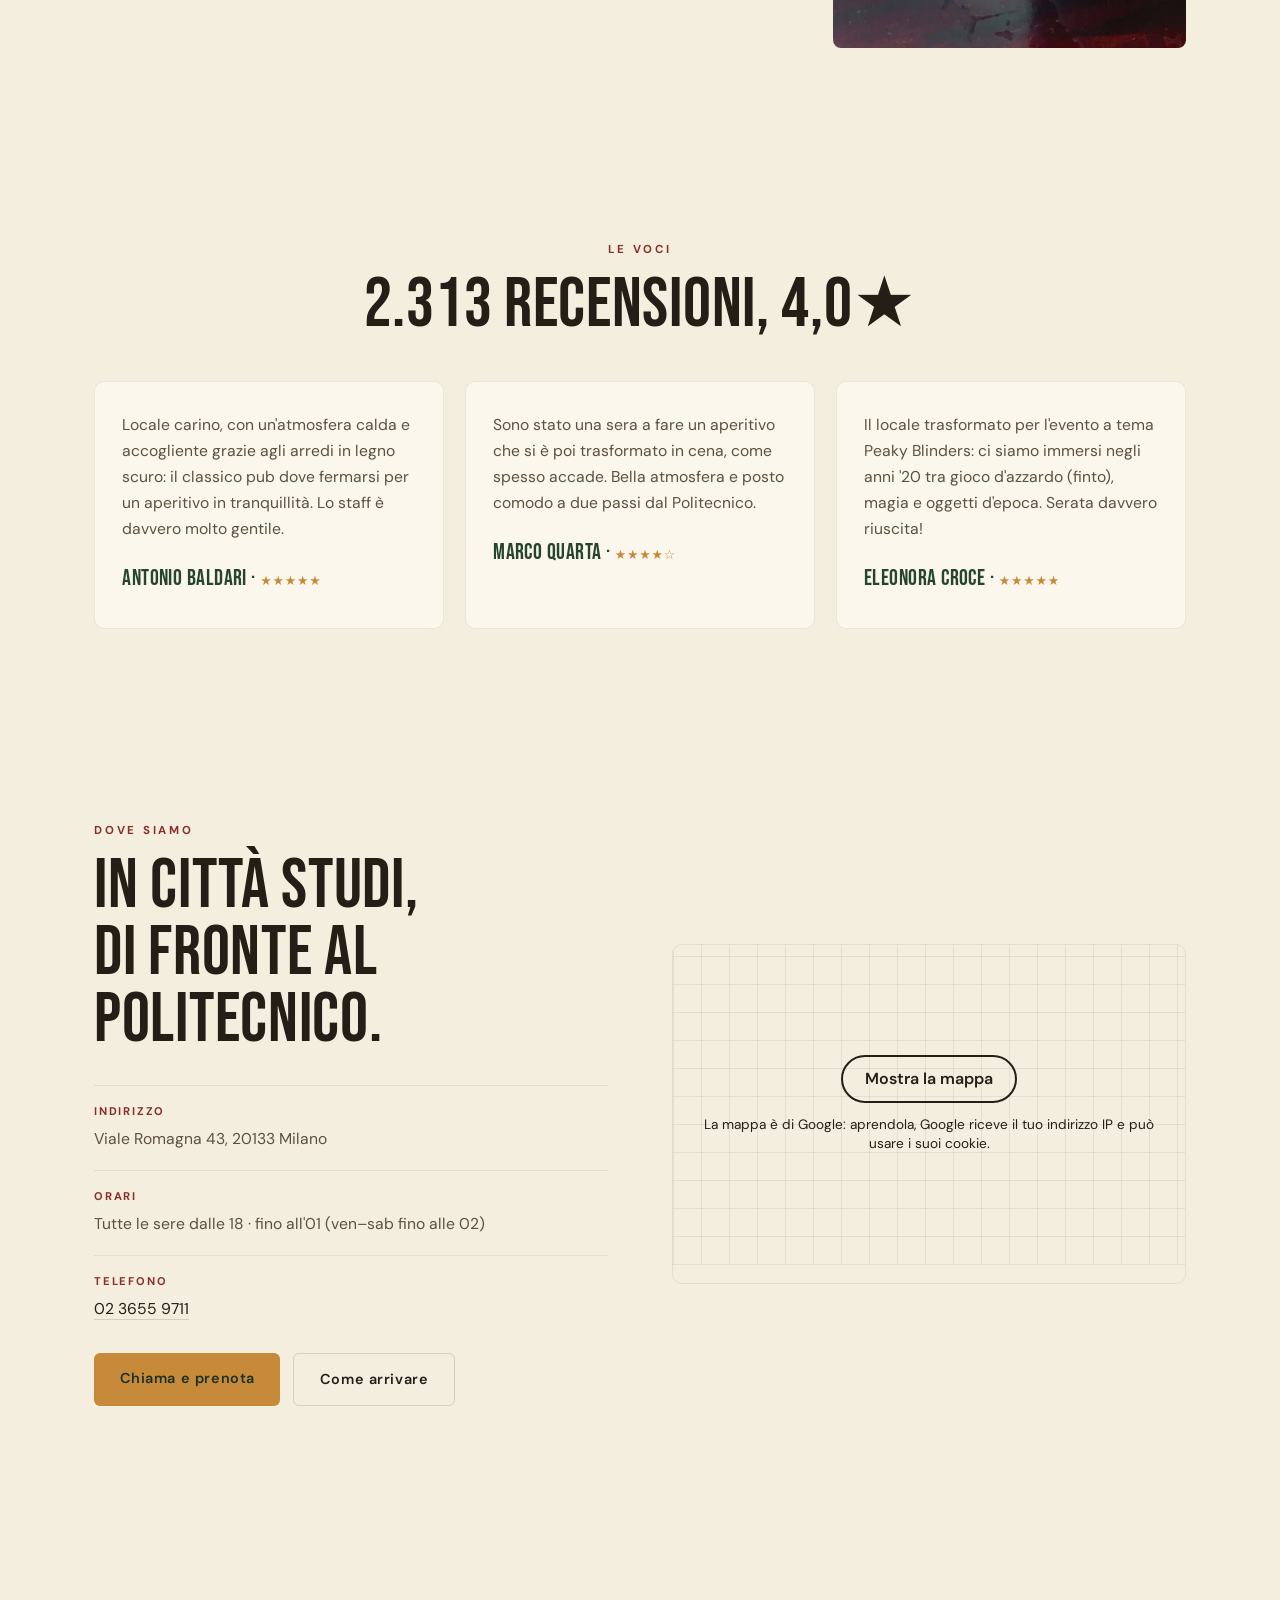
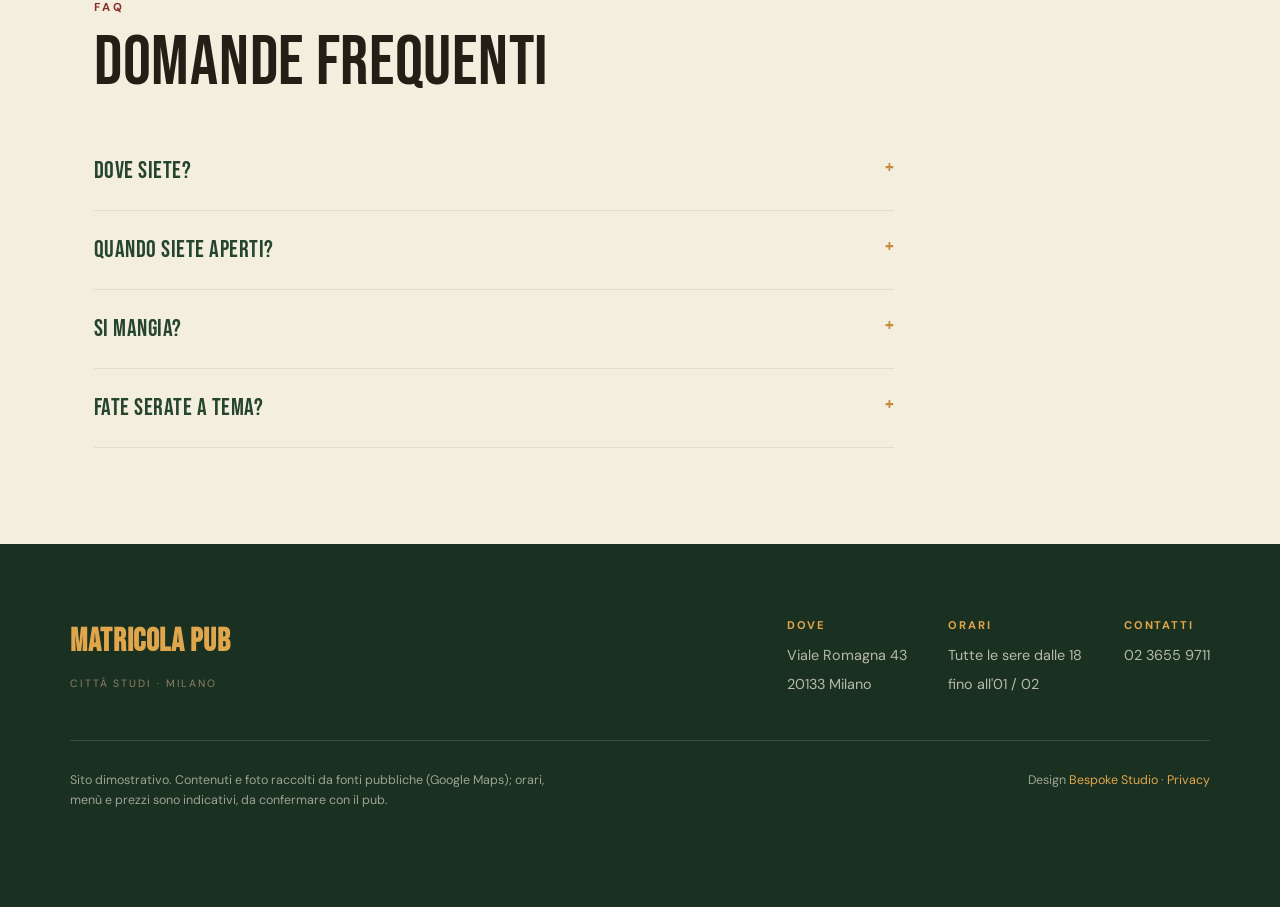
==== commit 2a87b5b5: "Privacy e pulizia: caratteri sul sito, mappa al clic, informativa, noindex - caratteri copiati nel s" ====
--- a/index.html
+++ b/index.html
@@ -3,6 +3,7 @@
 <head>
 <meta charset="UTF-8" />
 <meta name="viewport" content="width=device-width, initial-scale=1.0" />
+<meta name="robots" content="noindex">
 <title>Matricola Pub — il pub del Politecnico, dalle 18 a notte · Milano</title>
 <meta name="description" content="Matricola Pub in Viale Romagna 43, Città Studi (Milano). Il pub del Politecnico: aperitivo, cena, birre alla spina, cocktail e serate a tema. Aperti tutte le sere dalle 18." />
 <link rel="canonical" href="https://rotenzark.github.io/matricola-pub/" />
@@ -21,24 +22,56 @@
 <link rel="icon" href="img/favicon.svg" type="image/svg+xml" />
 <link rel="icon" href="img/favicon-32.png" sizes="32x32" type="image/png" />
 <link rel="apple-touch-icon" href="img/apple-touch-icon.png" />
-<link rel="preconnect" href="https://fonts.googleapis.com" />
-<link rel="preconnect" href="https://fonts.gstatic.com" crossorigin />
-<link href="https://fonts.googleapis.com/css2?family=Bebas+Neue&family=DM+Sans:opsz,wght@9..40,400;9..40,500;9..40,600;9..40,700&display=swap" rel="stylesheet" />
+<link rel="stylesheet" href="fonts/fonts.css?v=1">
 <link rel="stylesheet" href="css/styles.css?v=1" />
 <script type="application/ld+json">
 {
-  "@context": "https://schema.org", "@type": "BarOrPub",
+  "@context": "https://schema.org",
+  "@type": "BarOrPub",
   "name": "Matricola Pub",
   "description": "Pub in Città Studi, Milano, di fronte al Politecnico: aperitivo, cena, birre alla spina, cocktail e serate a tema.",
   "url": "https://rotenzark.github.io/matricola-pub/",
-  "telephone": "+390236559711", "priceRange": "€€", "servesCuisine": ["Pub food", "Burger"],
+  "telephone": "+390236559711",
+  "priceRange": "€€",
+  "servesCuisine": [
+    "Pub food",
+    "Burger"
+  ],
   "image": "https://rotenzark.github.io/matricola-pub/img/bar.jpg",
-  "address": { "@type": "PostalAddress", "streetAddress": "Viale Romagna 43", "addressLocality": "Milano", "postalCode": "20133", "addressCountry": "IT" },
-  "geo": { "@type": "GeoCoordinates", "latitude": 45.4756804, "longitude": 9.2233681 },
-  "aggregateRating": { "@type": "AggregateRating", "ratingValue": "4.0", "reviewCount": "2313" },
+  "address": {
+    "@type": "PostalAddress",
+    "streetAddress": "Viale Romagna 43",
+    "addressLocality": "Milano",
+    "postalCode": "20133",
+    "addressCountry": "IT"
+  },
+  "geo": {
+    "@type": "GeoCoordinates",
+    "latitude": 45.4756804,
+    "longitude": 9.2233681
+  },
   "openingHoursSpecification": [
-    { "@type": "OpeningHoursSpecification", "dayOfWeek": ["Monday","Tuesday","Wednesday","Thursday","Sunday"], "opens": "18:00", "closes": "01:00" },
-    { "@type": "OpeningHoursSpecification", "dayOfWeek": ["Friday","Saturday"], "opens": "18:00", "closes": "02:00" }
+    {
+      "@type": "OpeningHoursSpecification",
+      "dayOfWeek": [
+        "Monday",
+        "Tuesday",
+        "Wednesday",
+        "Thursday",
+        "Sunday"
+      ],
+      "opens": "18:00",
+      "closes": "01:00"
+    },
+    {
+      "@type": "OpeningHoursSpecification",
+      "dayOfWeek": [
+        "Friday",
+        "Saturday"
+      ],
+      "opens": "18:00",
+      "closes": "02:00"
+    }
   ]
 }
 </script>
@@ -154,9 +187,9 @@
 <section id="recensioni" class="section">
   <div class="rev-head reveal"><p class="kicker" data-i18n="rev.kicker">Le voci</p><h2 data-i18n="rev.h2">2.313 recensioni, 4,0★</h2></div>
   <div class="rev-grid">
-    <blockquote class="rev reveal"><p>Locale carino, con un'atmosfera calda e accogliente grazie agli arredi in legno scuro: il classico pub dove fermarsi per un aperitivo in tranquillità. Lo staff è davvero molto gentile.</p><cite>Antonio Baldari · <span>★★★★★</span></cite></blockquote>
-    <blockquote class="rev reveal"><p>Sono stato una sera a fare un aperitivo che si è poi trasformato in cena, come spesso accade. Bella atmosfera e posto comodo a due passi dal Politecnico.</p><cite>Marco Quarta · <span>★★★★☆</span></cite></blockquote>
-    <blockquote class="rev reveal"><p>Il locale trasformato per l'evento a tema Peaky Blinders: ci siamo immersi negli anni '20 tra gioco d'azzardo (finto), magia e oggetti d'epoca. Serata davvero riuscita!</p><cite>Eleonora Croce · <span>★★★★★</span></cite></blockquote>
+    <blockquote class="rev reveal"><p lang="it">Locale carino, con un'atmosfera calda e accogliente grazie agli arredi in legno scuro: il classico pub dove fermarsi per un aperitivo in tranquillità. Lo staff è davvero molto gentile.</p><cite>Antonio Baldari · <span>★★★★★</span></cite></blockquote>
+    <blockquote class="rev reveal"><p lang="it">Sono stato una sera a fare un aperitivo che si è poi trasformato in cena, come spesso accade. Bella atmosfera e posto comodo a due passi dal Politecnico.</p><cite>Marco Quarta · <span>★★★★☆</span></cite></blockquote>
+    <blockquote class="rev reveal"><p lang="it">Il locale trasformato per l'evento a tema Peaky Blinders: ci siamo immersi negli anni '20 tra gioco d'azzardo (finto), magia e oggetti d'epoca. Serata davvero riuscita!</p><cite>Eleonora Croce · <span>★★★★★</span></cite></blockquote>
   </div>
 </section>
 
@@ -176,7 +209,7 @@
         <a class="btn btn-line" href="https://www.google.com/maps/dir/?api=1&destination=Matricola+Pub+Viale+Romagna+43+Milano" target="_blank" rel="noopener" data-i18n="dove.route">Come arrivare</a>
       </div>
     </div>
-    <div class="dove-map reveal"><iframe title="Mappa Matricola Pub" src="https://www.google.com/maps?q=Matricola+Pub+Viale+Romagna+43+Milano&output=embed" loading="lazy" referrerpolicy="no-referrer-when-downgrade"></iframe></div>
+    <div class="dove-map reveal"><div class="mappa-clic" data-mappa-clic style="--mappa-h: 320px"><template><iframe title="Mappa Matricola Pub" src="https://www.google.com/maps?q=Matricola+Pub+Viale+Romagna+43+Milano&output=embed" loading="lazy" referrerpolicy="no-referrer-when-downgrade"></iframe></template><div class="mappa-clic__velo"><a class="mappa-clic__btn" href="https://www.google.com/maps/dir/?api=1&destination=Matricola+Pub+Viale+Romagna+43+Milano" target="_blank" rel="noopener">Mostra la mappa</a><p class="mappa-clic__nota">La mappa è di Google: aprendola, Google riceve il tuo indirizzo IP e può usare i suoi cookie.</p></div></div></div>
   </div>
 </section>
 
@@ -202,7 +235,7 @@
   </div>
   <div class="foot-bottom">
     <p data-i18n="foot.disclaimer">Sito dimostrativo. Contenuti e foto raccolti da fonti pubbliche (Google Maps); orari, menù e prezzi sono indicativi, da confermare con il pub.</p>
-    <p class="foot-credit">Design <a href="https://bespokestud.io" target="_blank" rel="noopener">Bespoke Studio</a></p>
+    <p class="foot-credit">Design <a href="https://bespokestud.io" target="_blank" rel="noopener">Bespoke Studio</a> · <a href="privacy.html">Privacy</a></p>
   </div>
 </footer>
 
@@ -213,5 +246,6 @@
 
 <div id="lightbox" aria-hidden="true"><button id="lb-close" aria-label="Chiudi">✕</button><img id="lb-img" src="" alt="" /></div>
 <script src="js/main.js?v=1"></script>
+<script src="js/mappa-clic.js?v=1" defer></script>
 </body>
 </html>
--- a/fonts/fonts.css
+++ b/fonts/fonts.css
@@ -0,0 +1,91 @@
+/* Caratteri ospitati sul sito: nessuna richiesta a Google Fonts o Fontshare (giro privacy 1/10/2026). Licenze in LICENSE.txt. */
+/* latin-ext */
+@font-face {
+  font-family: 'Bebas Neue';
+  font-style: normal;
+  font-weight: 400;
+  font-display: swap;
+  src: url(bebasneue-v16-JTUSjIg69CK48gW7PXoo9Wdhyzbi.woff2) format('woff2');
+  unicode-range: U+0100-02BA, U+02BD-02C5, U+02C7-02CC, U+02CE-02D7, U+02DD-02FF, U+0304, U+0308, U+0329, U+1D00-1DBF, U+1E00-1E9F, U+1EF2-1EFF, U+2020, U+20A0-20AB, U+20AD-20C0, U+2113, U+2C60-2C7F, U+A720-A7FF;
+}
+/* latin */
+@font-face {
+  font-family: 'Bebas Neue';
+  font-style: normal;
+  font-weight: 400;
+  font-display: swap;
+  src: url(bebasneue-v16-JTUSjIg69CK48gW7PXoo9Wlhyw.woff2) format('woff2');
+  unicode-range: U+0000-00FF, U+0131, U+0152-0153, U+02BB-02BC, U+02C6, U+02DA, U+02DC, U+0304, U+0308, U+0329, U+2000-206F, U+20AC, U+2122, U+2191, U+2193, U+2212, U+2215, U+FEFF, U+FFFD;
+}
+/* latin-ext */
+@font-face {
+  font-family: 'DM Sans';
+  font-style: normal;
+  font-weight: 400;
+  font-display: swap;
+  src: url(dmsans-v17-rP2Hp2ywxg089UriCZ2IHSeH.woff2) format('woff2');
+  unicode-range: U+0100-02BA, U+02BD-02C5, U+02C7-02CC, U+02CE-02D7, U+02DD-02FF, U+0304, U+0308, U+0329, U+1D00-1DBF, U+1E00-1E9F, U+1EF2-1EFF, U+2020, U+20A0-20AB, U+20AD-20C0, U+2113, U+2C60-2C7F, U+A720-A7FF;
+}
+/* latin */
+@font-face {
+  font-family: 'DM Sans';
+  font-style: normal;
+  font-weight: 400;
+  font-display: swap;
+  src: url(dmsans-v17-rP2Hp2ywxg089UriCZOIHQ.woff2) format('woff2');
+  unicode-range: U+0000-00FF, U+0131, U+0152-0153, U+02BB-02BC, U+02C6, U+02DA, U+02DC, U+0304, U+0308, U+0329, U+2000-206F, U+20AC, U+2122, U+2191, U+2193, U+2212, U+2215, U+FEFF, U+FFFD;
+}
+/* latin-ext */
+@font-face {
+  font-family: 'DM Sans';
+  font-style: normal;
+  font-weight: 500;
+  font-display: swap;
+  src: url(dmsans-v17-rP2Hp2ywxg089UriCZ2IHSeH.woff2) format('woff2');
+  unicode-range: U+0100-02BA, U+02BD-02C5, U+02C7-02CC, U+02CE-02D7, U+02DD-02FF, U+0304, U+0308, U+0329, U+1D00-1DBF, U+1E00-1E9F, U+1EF2-1EFF, U+2020, U+20A0-20AB, U+20AD-20C0, U+2113, U+2C60-2C7F, U+A720-A7FF;
+}
+/* latin */
+@font-face {
+  font-family: 'DM Sans';
+  font-style: normal;
+  font-weight: 500;
+  font-display: swap;
+  src: url(dmsans-v17-rP2Hp2ywxg089UriCZOIHQ.woff2) format('woff2');
+  unicode-range: U+0000-00FF, U+0131, U+0152-0153, U+02BB-02BC, U+02C6, U+02DA, U+02DC, U+0304, U+0308, U+0329, U+2000-206F, U+20AC, U+2122, U+2191, U+2193, U+2212, U+2215, U+FEFF, U+FFFD;
+}
+/* latin-ext */
+@font-face {
+  font-family: 'DM Sans';
+  font-style: normal;
+  font-weight: 600;
+  font-display: swap;
+  src: url(dmsans-v17-rP2Hp2ywxg089UriCZ2IHSeH.woff2) format('woff2');
+  unicode-range: U+0100-02BA, U+02BD-02C5, U+02C7-02CC, U+02CE-02D7, U+02DD-02FF, U+0304, U+0308, U+0329, U+1D00-1DBF, U+1E00-1E9F, U+1EF2-1EFF, U+2020, U+20A0-20AB, U+20AD-20C0, U+2113, U+2C60-2C7F, U+A720-A7FF;
+}
+/* latin */
+@font-face {
+  font-family: 'DM Sans';
+  font-style: normal;
+  font-weight: 600;
+  font-display: swap;
+  src: url(dmsans-v17-rP2Hp2ywxg089UriCZOIHQ.woff2) format('woff2');
+  unicode-range: U+0000-00FF, U+0131, U+0152-0153, U+02BB-02BC, U+02C6, U+02DA, U+02DC, U+0304, U+0308, U+0329, U+2000-206F, U+20AC, U+2122, U+2191, U+2193, U+2212, U+2215, U+FEFF, U+FFFD;
+}
+/* latin-ext */
+@font-face {
+  font-family: 'DM Sans';
+  font-style: normal;
+  font-weight: 700;
+  font-display: swap;
+  src: url(dmsans-v17-rP2Hp2ywxg089UriCZ2IHSeH.woff2) format('woff2');
+  unicode-range: U+0100-02BA, U+02BD-02C5, U+02C7-02CC, U+02CE-02D7, U+02DD-02FF, U+0304, U+0308, U+0329, U+1D00-1DBF, U+1E00-1E9F, U+1EF2-1EFF, U+2020, U+20A0-20AB, U+20AD-20C0, U+2113, U+2C60-2C7F, U+A720-A7FF;
+}
+/* latin */
+@font-face {
+  font-family: 'DM Sans';
+  font-style: normal;
+  font-weight: 700;
+  font-display: swap;
+  src: url(dmsans-v17-rP2Hp2ywxg089UriCZOIHQ.woff2) format('woff2');
+  unicode-range: U+0000-00FF, U+0131, U+0152-0153, U+02BB-02BC, U+02C6, U+02DA, U+02DC, U+0304, U+0308, U+0329, U+2000-206F, U+20AC, U+2122, U+2191, U+2193, U+2212, U+2215, U+FEFF, U+FFFD;
+}
--- a/css/styles.css
+++ b/css/styles.css
@@ -172,3 +172,12 @@
 }
 @media(max-width:560px){.masonry{columns:1}.foot-bottom{flex-direction:column}.t-time{font-size:1.5rem;width:60px}.timeline::before{left:calc(60px + .9rem)}}
 @media(prefers-reduced-motion:reduce){html{scroll-behavior:auto}*,*::before,*::after{animation-duration:.001ms!important;animation-iteration-count:1!important;transition-duration:.001ms!important}.reveal{opacity:1!important;transform:none!important}#intro{display:none}}
+
+/*MAPPACLIC*/
+/* la mappa Google si carica solo al clic (giro privacy 1/10/2026) */
+.mappa-clic { display: flex; align-items: center; justify-content: center; width: 100%; height: 100%; min-height: var(--mappa-h, 320px); box-sizing: border-box; padding: 24px; text-align: center; background: repeating-linear-gradient(0deg, rgba(127, 127, 127, 0.14) 0 1px, transparent 1px 28px), repeating-linear-gradient(90deg, rgba(127, 127, 127, 0.14) 0 1px, transparent 1px 28px); }
+.mappa-clic__velo { display: flex; flex-direction: column; align-items: center; gap: 12px; max-width: 32em; }
+.mappa-clic__btn { display: inline-block; padding: 0.75em 1.4em; border: 2px solid currentColor; border-radius: 999px; color: inherit; font: inherit; font-weight: 600; line-height: 1.2; text-decoration: none; background: transparent; cursor: pointer; }
+.mappa-clic__btn:hover, .mappa-clic__btn:focus-visible { text-decoration: underline; }
+.mappa-clic__nota { margin: 0; font-size: 0.85em; line-height: 1.45; }
+/*/MAPPACLIC*/
